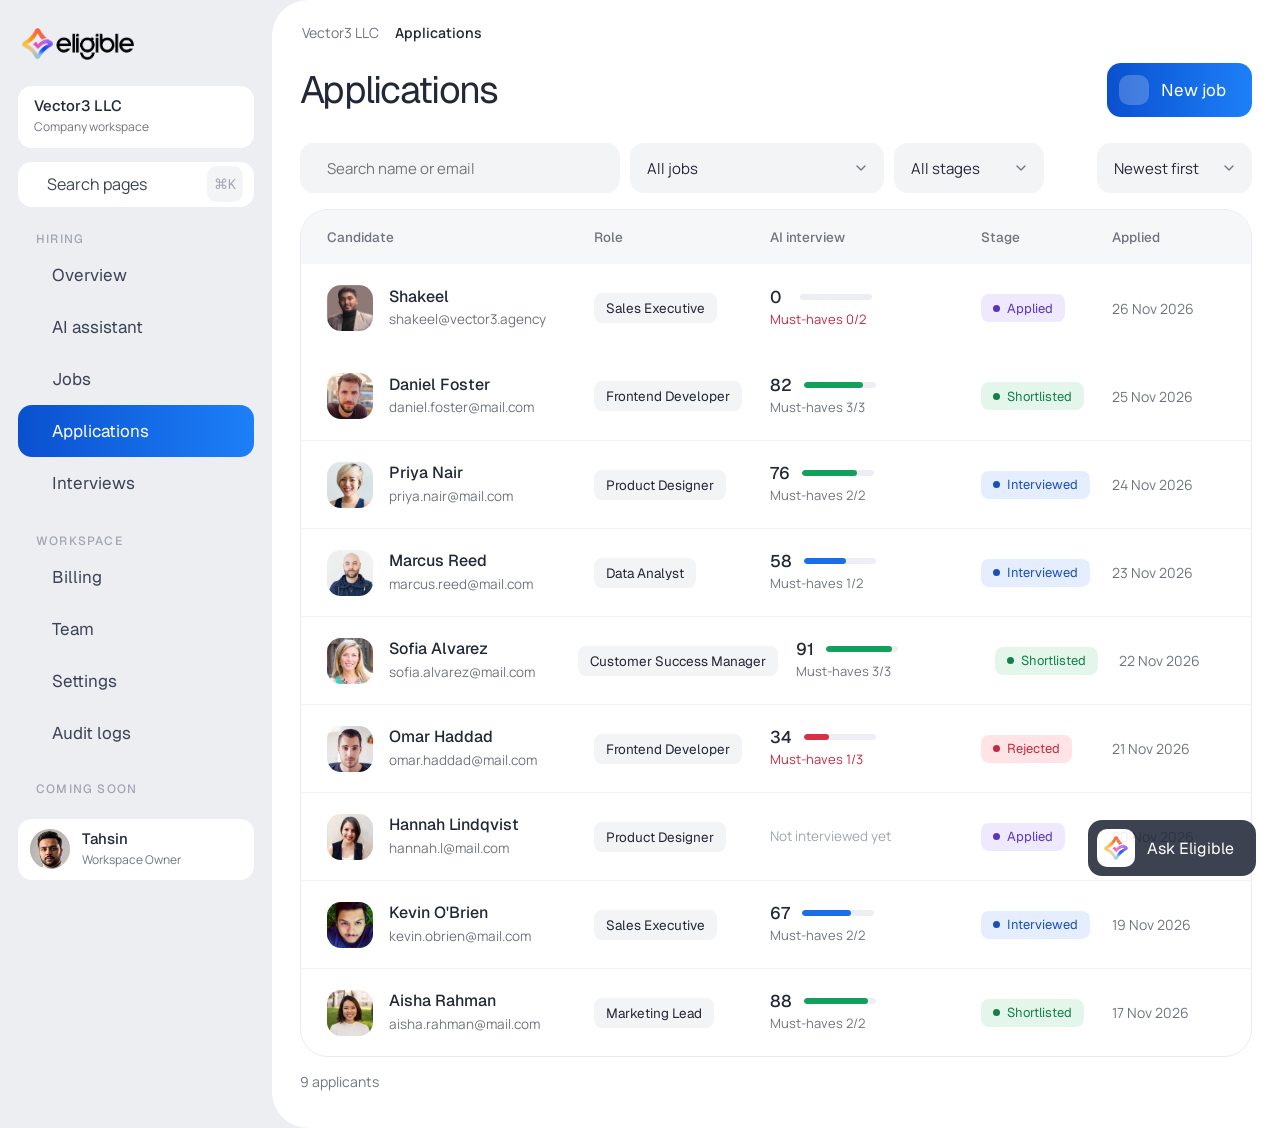
==== public/applications.html @ 018392af "Eligible workspace UI: pages, design system and Cloudflare config Co-Authored-By: Claude Sonnet 5.5 " ====
<!DOCTYPE html>
<html lang="en">
<head>
<meta charset="utf-8">
<meta name="viewport" content="width=device-width, initial-scale=1">
<title>Applications | Eligible</title>
<meta name="theme-color" content="#fff8f2">
<link rel="icon" type="image/png" href="eligible-icon.png">
<link rel="preconnect" href="https://fonts.googleapis.com">
<link rel="preconnect" href="https://fonts.gstatic.com" crossorigin>
<link href="https://fonts.googleapis.com/css2?family=Geist:wght@400;500;600&family=Geist+Mono:wght@400;500&family=Manrope:wght@400;500;600;700&display=swap" rel="stylesheet">
<link rel="stylesheet" href="https://cdn.hugeicons.com/font/hgi-stroke-rounded.css">
<link rel="stylesheet" href="app.css">
<link rel="stylesheet" href="pages.css">
</head>
<body>
<div class="app">
<aside class="side" id="side">
 <div class="brand"><a class="wm" href="overview.html" aria-label="Eligible home"><img src="eligible-logo.png" alt="Eligible" class="logo"></a>
  <a class="wmini" href="overview.html" aria-label="Eligible home"><img src="eligible-icon.png" alt=""></a>
  <button class="ib" aria-label="Collapse sidebar"><i class="hgi hgi-stroke hgi-sidebar-left ico"></i></button></div>
 <button class="ws" aria-label="Switch workspace"><span><b>Vector3 LLC</b><small>Company workspace</small></span><i class="hgi hgi-stroke hgi-unfold-more ico"></i></button>
 <button class="sbox" id="cmdk"><i class="hgi hgi-stroke hgi-search-01 ico"></i>Search pages<kbd>⌘K</kbd></button>
 <div><div class="grp">Hiring</div><nav>
  <a href="overview.html"><i class="hgi hgi-stroke hgi-home-01 ico"></i>Overview</a>
  <a href="assistant.html"><i class="hgi hgi-stroke hgi-sparkles ico"></i>AI assistant</a>
  <a href="jobs.html"><i class="hgi hgi-stroke hgi-briefcase-01 ico"></i>Jobs</a>
  <a href="applications.html" aria-current="page"><i class="hgi hgi-stroke hgi-user-multiple ico"></i>Applications</a>
  <a href="interviews.html"><i class="hgi hgi-stroke hgi-video-01 ico"></i>Interviews</a></nav></div>
 <div><div class="grp">Workspace</div><nav>
  <a href="#"><i class="hgi hgi-stroke hgi-credit-card ico"></i>Billing</a>
  <a href="#"><i class="hgi hgi-stroke hgi-user-group ico"></i>Team</a>
  <a href="settings.html"><i class="hgi hgi-stroke hgi-setting-07 ico"></i>Settings</a>
  <a href="#"><i class="hgi hgi-stroke hgi-audit-01 ico"></i>Audit logs</a></nav></div>
 <button class="soon" id="soon">COMING SOON <i class="hgi hgi-stroke hgi-arrow-right-01 ico" style="font-size:15px;"></i></button>
 <div class="me"><span class="av"><img src="tahsin3.jpg" alt="Tahsin"></span><span><b>Tahsin</b><small>Workspace Owner</small></span><button class="ib" aria-label="Sign out"><i class="hgi hgi-stroke hgi-logout-01 ico"></i></button></div>
</aside>


<main class="main">
 <div class="crumbs" aria-label="Breadcrumb"><span>Vector3 LLC</span><i class="hgi hgi-stroke hgi-arrow-right-01 ico" style="font-size:14px"></i><b>Applications</b></div>
 <div class="hd">
  <button class="back mob" id="menu" aria-label="Menu"><i class="hgi hgi-stroke hgi-menu-01 ico"></i></button>
  <div class="t"><div><h1>Applications</h1></div></div>
  <div class="sp"></div>
  <button class="pbtn" data-newjob><span class="pl"><i class="hgi hgi-stroke hgi-plus-sign ico" style="font-size:18px"></i></span>New job</button>
 </div>
 <div class="pg">

  <div class="filters2">
   <label class="field"><i class="hgi hgi-stroke hgi-search-01 ico" style="font-size:19px"></i><span class="sr">Search name or email</span><input id="q" type="search" placeholder="Search name or email" autocomplete="off"></label>
   <select class="sel" id="fj" aria-label="Job"><option value="">All jobs</option><option>Sales Executive</option><option>Product Designer</option><option>Frontend Developer</option><option>Customer Success Manager</option><option>Marketing Lead</option><option>Data Analyst</option></select>
   <select class="sel" id="fs" aria-label="Stage"><option value="">All stages</option><option>Applied</option><option>Interviewed</option><option>Shortlisted</option><option>Rejected</option></select>
   <span class="sp"></span>
   <select class="sel" id="so" aria-label="Sort"><option value="new">Newest first</option><option value="old">Oldest first</option><option value="score">Highest score</option></select>
  </div>
  <div class="tbl" style="--cols:2.2fr 1.4fr 1.7fr 1fr 1fr">
   <div class="t-head"><span>Candidate</span><span>Role</span><span>AI interview</span><span>Stage</span><span>Applied</span></div>
   <div id="rows"></div>
  </div>
  <p class="cnt" id="cnt"></p>
 </div>
</main>
</div>
<button class="fab" id="fab" aria-label="Ask Eligible"><span class="fi"><img src="eligible-icon.png" alt=""></span>Ask Eligible</button>
<div class="toast" id="toast" role="status"></div>
<script>
const $=s=>document.querySelector(s),$$=s=>[...document.querySelectorAll(s)];
function toast(m){let t=$("#toast");if(!t){t=document.createElement("div");t.id="toast";t.className="toast";document.body.appendChild(t)}t.textContent=m;t.classList.add("show");clearTimeout(t._t);t._t=setTimeout(()=>t.classList.remove("show"),2400)}
$$("[data-newjob]").forEach(b=>b.onclick=()=>toast("The new job flow isn't built yet"));
const esc=s=>String(s).replace(/[&<>"]/g,c=>({"&":"&amp;","<":"&lt;",">":"&gt;",'"':"&quot;"}[c]));
</script>
<script>
const A=[
 {n:"Shakeel",e:"shakeel@vector3.agency",r:"Sales Executive",s:0,m:"0/2",st:"Applied",d:"26 Nov 2026",ts:20261126,p:"candidate.png",real:1},
 {n:"Daniel Foster",e:"daniel.foster@mail.com",r:"Frontend Developer",s:82,m:"3/3",st:"Shortlisted",d:"25 Nov 2026",ts:20261125,p:"people/men-32.jpg"},
 {n:"Priya Nair",e:"priya.nair@mail.com",r:"Product Designer",s:76,m:"2/2",st:"Interviewed",d:"24 Nov 2026",ts:20261124,p:"people/women-44.jpg"},
 {n:"Marcus Reed",e:"marcus.reed@mail.com",r:"Data Analyst",s:58,m:"1/2",st:"Interviewed",d:"23 Nov 2026",ts:20261123,p:"people/men-75.jpg"},
 {n:"Sofia Alvarez",e:"sofia.alvarez@mail.com",r:"Customer Success Manager",s:91,m:"3/3",st:"Shortlisted",d:"22 Nov 2026",ts:20261122,p:"people/women-65.jpg"},
 {n:"Omar Haddad",e:"omar.haddad@mail.com",r:"Frontend Developer",s:34,m:"1/3",st:"Rejected",d:"21 Nov 2026",ts:20261121,p:"people/men-46.jpg"},
 {n:"Hannah Lindqvist",e:"hannah.l@mail.com",r:"Product Designer",s:null,m:"",st:"Applied",d:"20 Nov 2026",ts:20261120,p:"people/women-26.jpg"},
 {n:"Kevin O'Brien",e:"kevin.obrien@mail.com",r:"Sales Executive",s:67,m:"2/2",st:"Interviewed",d:"19 Nov 2026",ts:20261119,p:"people/men-12.jpg"},
 {n:"Aisha Rahman",e:"aisha.rahman@mail.com",r:"Marketing Lead",s:88,m:"2/2",st:"Shortlisted",d:"17 Nov 2026",ts:20261117,p:"people/women-90.jpg"}
];
const SC={Applied:"applied",Interviewed:"fin",Shortlisted:"open",Rejected:"red"};
const col=s=>s>=70?"#12a05a":s>=40?"#1b6ee8":"#d6304a";
function draw(){
 const q=$("#q").value.trim().toLowerCase(),j=$("#fj").value,s=$("#fs").value,o=$("#so").value;
 let L=A.filter(a=>(!q||(a.n+" "+a.e).toLowerCase().includes(q))&&(!j||a.r===j)&&(!s||a.st===s));
 L.sort((a,b)=>o==="old"?a.ts-b.ts:o==="score"?(b.s??-1)-(a.s??-1):b.ts-a.ts);
 $("#rows").innerHTML=L.length?L.map(a=>{
  const inner=`<div class="who"><img src="${a.p}" alt="${esc(a.n)}"><div><b>${esc(a.n)}</b><small>${esc(a.e)}</small></div></div><span><span class="role-chip">${esc(a.r)}</span></span>
  <div>${a.s===null?`<small style="color:var(--faint);font-size:13.5px">Not interviewed yet</small>`:`<div class="scorecell"><b>${a.s}</b><span class="sbar"><i style="width:${a.s}%;background:${col(a.s)}"></i></span></div><small class="${a.s<40?"sub-red":""}" style="font-size:13px;color:${a.s<40?"":"var(--mute)"}">Must-haves ${a.m}</small>`}</div>
  <span><span class="st ${SC[a.st]}"><i></i>${a.st}</span></span><small style="color:var(--mute);font-size:14px">${a.d}</small>`;
  return a.real?`<a class="t-row" href="index.html">${inner}</a>`:`<div class="t-row hov" data-demo="${esc(a.n)}" tabindex="0" role="button">${inner}</div>`}).join(""):`<div class="t-empty">No applicants match these filters.</div>`;
 $("#cnt").textContent=L.length+" applicant"+(L.length===1?"":"s");
}
$("#rows").addEventListener("click",e=>{const r=e.target.closest("[data-demo]");if(r)toast(r.dataset.demo+"'s interview isn't part of this demo")});
["#q","#fj","#fs","#so"].forEach(s=>$(s).addEventListener("input",draw));
draw();
</script>
<script src="shell.js"></script>
<script src="chat.js"></script>
</body>
</html>
---- public/app.css ----
:root{
  --ink:#232838; --ink2:#3d4356; --mute:#6f7480; --faint:#a1a6b2;
  --line:#e9ebf0; --bg:#eceef2; --pill:#f3f4f6; --lite:#eaf0fc;
  --blue:#0b5ad9; --blue2:#1b7cf5; --chipb:#e4eeff;
  --green-bg:#bff0cf; --orange-bg:#ffc9a8; --pink:#f3a6f0; --red:#e5484d; --red-bg:#ffe3e5; --amber:#b86a06; --amber-bg:#fff0d6; --green:#12a05a;
  --body:'Manrope',system-ui,sans-serif; --head:'Geist','Manrope',sans-serif; --mono:'Geist Mono',ui-monospace,monospace;
  --grad:linear-gradient(90deg,#0a50cf,#1d80f8);
}
*{box-sizing:border-box;margin:0;padding:0}
body{background:var(--bg);color:var(--ink);font:400 15px/1.5 var(--body);-webkit-font-smoothing:antialiased;min-height:100vh}
svg{flex:none;display:block} button{font:inherit;color:inherit;background:none;border:0;cursor:pointer;text-align:inherit} a{color:inherit;text-decoration:none}
:focus-visible{outline:2px solid var(--blue2);outline-offset:2px;border-radius:14px}
.ico{width:20px;height:20px;stroke:currentColor;fill:none;stroke-width:1.6;stroke-linecap:round;stroke-linejoin:round}
.sr{position:absolute;width:1px;height:1px;overflow:hidden;clip:rect(0 0 0 0)}
.sp{flex:1} [hidden]{display:none!important}

/* shell: full-bleed, no outer gaps, no divider lines */
.app{display:grid;grid-template-columns:272px minmax(0,1fr);min-height:100vh}
.side{position:sticky;top:0;height:100vh;padding:24px 18px 20px;display:flex;flex-direction:column;gap:14px;overflow:auto}
.brand{display:flex;align-items:center;justify-content:space-between;padding:0 4px 6px}
.wm{display:flex;align-items:center;gap:9px;font:500 24px var(--head);letter-spacing:-.04em}
.ib{width:40px;height:40px;border-radius:50%;display:grid;place-items:center;color:var(--ink2);flex:none}.ib:hover{background:#e2e4e9}
.ws{display:flex;gap:11px;align-items:center;padding:9px 11px;border-radius:99px;background:#fff;width:100%}
.ws .av{width:36px;height:36px;border-radius:50%;background:var(--grad);color:#fff;display:grid;place-items:center;font:500 14px var(--head)}
.ws b{display:block;font:500 15px var(--head)} .ws small{color:var(--mute);font-size:12px}
.ws .ico{margin-left:auto;width:16px;color:var(--faint)}
.sbox{display:flex;align-items:center;gap:11px;height:56px;padding:0 11px 0 18px;border-radius:99px;background:#fff;color:var(--ink2);width:100%;font-size:16px}
.sbox kbd{margin-left:auto;width:36px;height:36px;border-radius:50%;background:var(--pill);display:grid;place-items:center;font:400 14px var(--mono);color:var(--faint)}
.grp{font:500 12px var(--head);letter-spacing:.1em;text-transform:uppercase;color:var(--faint);padding:10px 18px 2px}
nav a{display:flex;align-items:center;gap:14px;height:52px;padding:0 20px;border-radius:99px;font:400 17px var(--head);color:var(--ink2)}
nav a .ico{color:var(--ink2)} nav a:hover{background:#e2e4e9}
nav a[aria-current=page]{background:var(--grad);color:#fff}nav a[aria-current=page] .ico{color:#fff}
.soon{display:flex;justify-content:space-between;align-items:center;padding:8px 18px;font:500 12px var(--head);letter-spacing:.1em;color:var(--faint);width:100%;border-radius:99px}.soon:hover{background:#e2e4e9}
.me{margin-top:auto;display:flex;align-items:center;gap:12px;padding:10px 12px;border-radius:99px;background:#fff}
.me .av{width:40px;height:40px;border-radius:50%;background:linear-gradient(135deg,#cfe0ff,#f3c6f0);display:grid;place-items:center;font:500 15px var(--head)}
.me b{display:block;font:500 15px var(--head)} .me small{font-size:12px;color:var(--mute)}.me .ib{margin-left:auto}

.main{background:#fff;border-radius:36px 0 0 36px;padding:22px 28px 36px;min-width:0;margin-top:0}
.hd{display:flex;align-items:center;gap:14px;margin-bottom:22px;flex-wrap:wrap}
.hd .t{display:flex;gap:16px;align-items:center;min-width:0}
.back{width:52px;height:52px;border-radius:50%;background:#fff;border:1px solid var(--line);display:grid;place-items:center;flex:none}
.back:hover{background:var(--pill)}
.hd h1{font:400 38px/1.05 var(--head);letter-spacing:-.045em;display:flex;align-items:center;gap:14px;flex-wrap:wrap}
.hd p{color:var(--mute);font-size:16px;margin-top:3px}
.crumbs{display:flex;gap:9px;color:var(--mute);font-size:13.5px;margin-bottom:6px;align-items:center}.crumbs b{color:var(--ink);font-weight:600}
.chip{display:inline-flex;align-items:center;gap:7px;height:32px;padding:0 14px;border-radius:99px;font:400 14px var(--head);white-space:nowrap}
.chip.done{background:var(--chipb);color:var(--blue)}.chip.done i{width:7px;height:7px;border-radius:50%;background:var(--blue)}
.pbtn{display:inline-flex;align-items:center;gap:12px;height:54px;padding:0 26px 0 12px;border-radius:99px;background:var(--grad);color:#fff;font:400 17px var(--head);white-space:nowrap}
.pbtn .pl{width:30px;height:30px;border-radius:50%;background:rgba(255,255,255,.22);display:grid;place-items:center}
.pbtn:hover{filter:brightness(1.07)}
.gbtn{display:inline-flex;align-items:center;gap:10px;height:54px;padding:0 22px;border-radius:99px;background:#fff;border:1px solid var(--line);font:400 16px var(--head);white-space:nowrap}
.gbtn:hover{background:var(--pill)}
.spark{width:16px;height:16px;background:linear-gradient(135deg,#8a5cf5,#1d80f8);clip-path:polygon(50% 0,100% 50%,50% 100%,0 50%)}

.work{display:grid;grid-template-columns:minmax(0,1.6fr) minmax(380px,1fr);gap:20px;align-items:start}
.col{display:grid;gap:20px;min-width:0}
.card{background:#fff;border:1px solid var(--line);border-radius:32px;padding:22px;min-width:0}
.ch{display:flex;align-items:center;gap:12px;margin-bottom:16px}
.ch h2{font:400 22px var(--head);letter-spacing:-.025em;display:flex;align-items:center;gap:12px}
.ch h2 .ico{width:24px;height:24px}
.vl{display:inline-flex;align-items:center;gap:7px;font:400 14.5px var(--head);padding:8px 14px;border-radius:99px;color:var(--ink2);background:var(--pill)}.vl:hover{background:#e7e9ee}

/* recording */
.vid{position:relative;border-radius:26px;overflow:hidden;aspect-ratio:16/9;background:radial-gradient(120% 140% at 30% 0%,#4a5478,#252b44 55%,#161b2e);color:#fff}
.vid .big{position:absolute;left:50%;top:46%;transform:translate(-50%,-50%);width:84px;height:84px;border-radius:50%;background:#fff;display:grid;place-items:center}
.vid .big .ico{fill:var(--ink);stroke:var(--ink);width:30px;height:30px;margin-left:3px}
.vid .now{position:absolute;left:16px;top:16px;padding:6px 16px;border-radius:99px;background:rgba(255,255,255,.16);backdrop-filter:blur(8px);font:400 14px var(--head)}
.vctl{position:absolute;left:14px;right:14px;bottom:12px;display:flex;align-items:center;gap:6px;padding:5px 10px;border-radius:99px;background:rgba(0,0,0,.5);backdrop-filter:blur(8px)}
.vctl .ib{color:#fff;width:36px;height:36px}.vctl .ib:hover{background:rgba(255,255,255,.18)}
.time{font:400 13px var(--mono);min-width:88px}
.seek{flex:1;height:24px;display:flex;align-items:center;cursor:pointer;touch-action:none}
.tr{width:100%;height:5px;border-radius:9px;background:rgba(255,255,255,.3);position:relative}
.fill{position:absolute;inset:0 auto 0 0;background:#fff;border-radius:9px;width:0}
.th{position:absolute;top:50%;width:13px;height:13px;border-radius:50%;background:#fff;transform:translate(-50%,-50%);outline:4px solid rgba(255,255,255,.25)}
.mk{position:absolute;top:-3px;width:3px;height:11px;background:#fff;opacity:.6;border-radius:2px}
.sbtn{font:400 13px var(--mono);height:30px;padding:0 10px;border-radius:99px;color:#fff}.sbtn:hover{background:rgba(255,255,255,.18)}
.spd{position:relative}
.pop{position:absolute;bottom:44px;right:0;background:#fff;color:var(--ink);border:1px solid var(--line);border-radius:18px;padding:6px;min-width:130px;display:none;z-index:5}.pop.open{display:block}
.pop button{display:block;width:100%;padding:9px 13px;border-radius:12px;font-size:14px}.pop button:hover,.pop button[aria-checked=true]{background:var(--pill)}
.qchips{display:flex;gap:8px;margin-top:14px;overflow:auto;padding-bottom:2px}
.qchip{flex:none;height:42px;padding:0 16px;border-radius:99px;background:var(--pill);font:400 15px var(--head);display:inline-flex;align-items:center;gap:8px;color:var(--ink2)}
.qchip i{width:8px;height:8px;border-radius:50%;background:#c9cdd8}
.qchip.m i{background:var(--red)}
.qchip:hover{background:#e7e9ee}
.qchip[aria-pressed=true]{background:#1b6ee8;color:#fff}
.qchip[aria-pressed=true] i{background:#fff}

/* summary */
.aichip{display:inline-flex;align-items:center;gap:9px;height:44px;padding:0 18px;border-radius:99px;background:var(--chipb);color:var(--blue);font:400 16px var(--head)}
.aichip .ico{width:19px}
.sum p{font-size:16px;line-height:1.75;color:var(--ink2);margin-top:14px}
.sc{display:grid;grid-template-columns:1fr 1fr;gap:14px;margin-top:18px}
.box{border-radius:26px;padding:18px 20px}.box.g{background:#eaf9ef}.box.a{background:#fff4e3}
.box h4{font:500 12.5px var(--head);letter-spacing:.1em;text-transform:uppercase;margin-bottom:12px}
.box.g h4,.box.g .ico{color:var(--green)}.box.a h4,.box.a .ico{color:var(--amber)}
.box ul{list-style:none;display:grid;gap:11px}.box li{display:flex;gap:10px;font-size:15px;line-height:1.45}.box li .ico{width:19px;margin-top:1px}
.sfoot{display:flex;align-items:center;gap:10px;margin-top:20px;padding-top:18px;border-top:1px dashed var(--line);flex-wrap:wrap}
.sfoot .meta{color:var(--mute);font-size:13.5px;flex:1;min-width:220px}
.btnw{display:inline-flex;align-items:center;gap:9px;height:48px;padding:0 20px;border-radius:99px;background:#fff;border:1px solid var(--line);font:400 15px var(--head);white-space:nowrap}.btnw:hover{background:var(--pill)}
.btnb{display:inline-flex;align-items:center;gap:10px;height:50px;padding:0 24px;border-radius:99px;background:var(--grad);color:#fff;font:400 16px var(--head);white-space:nowrap}.btnb:hover{filter:brightness(1.07)}

/* slider panel */
.rp{position:sticky;top:16px;height:calc(100vh - 32px);display:flex;flex-direction:column;padding:14px;border-radius:32px;overflow:hidden}
.segs{position:relative;display:grid;grid-template-columns:repeat(3,1fr);background:var(--pill);border-radius:99px;padding:5px;flex:none}
.segs .ind{position:absolute;top:5px;bottom:5px;left:5px;width:calc((100% - 10px)/3);background:#fff;border-radius:99px;border:1px solid var(--line);transition:transform .3s cubic-bezier(.4,0,.2,1)}
.segs button{position:relative;z-index:1;height:46px;border-radius:99px;font:400 15px var(--head);color:var(--mute);display:flex;align-items:center;justify-content:center;gap:8px;white-space:nowrap}
.segs button[aria-selected=true]{color:var(--ink)}
.segs .n{font:500 11.5px var(--head);background:var(--red-bg);color:var(--red);border-radius:99px;padding:0 8px;line-height:20px}
.view{flex:1;min-height:0;overflow:hidden;margin-top:12px;border-radius:20px;position:relative}
.track{display:flex;width:300%;height:100%;transition:transform .35s cubic-bezier(.4,0,.2,1)}
.slide{width:33.3333%;height:100%;overflow:auto;padding:4px 6px 12px}
.dots{display:flex;justify-content:center;gap:7px;padding-top:10px;flex:none}
.dots i{width:7px;height:7px;border-radius:99px;background:#d5d8e0;transition:.3s}.dots i.on{width:22px;background:var(--blue)}

.ph{display:flex;align-items:center;gap:10px;margin:6px 0 12px}
.ph h3{font:400 20px var(--head);letter-spacing:-.02em}.ph h3 small{font:400 14.5px var(--body);color:var(--mute);margin-left:6px}

/* score slide */
.sbig{display:flex;align-items:center;gap:18px;padding:6px 2px 16px}
.sbig .n{font:400 76px/1 var(--head);letter-spacing:-.06em}
.sbig .n small{font-size:18px;color:var(--mute);letter-spacing:0;margin-left:6px}
.rec{display:inline-flex;align-items:center;gap:8px;height:38px;padding:0 16px;border-radius:99px;background:var(--red-bg);color:var(--red);font:400 14.5px var(--head)}
.sbig .m{color:var(--mute);font-size:13px;margin-top:8px;line-height:1.45}
.rows{display:grid;gap:10px}
.prow{display:grid;grid-template-columns:46px 1fr auto;gap:12px;align-items:center;padding:9px 18px 9px 9px;border-radius:99px;background:var(--pill)}
.prow .av{width:46px;height:46px;border-radius:50%;display:grid;place-items:center;color:#fff;font:500 14px var(--head)}
.prow b{display:block;font:400 16px var(--head);line-height:1.2}
.prow .bar{height:5px;border-radius:9px;background:#e1e4ea;margin-top:7px;overflow:hidden}.prow .bar i{display:block;height:100%;border-radius:9px}
.prow .v{font:400 24px var(--head);letter-spacing:-.04em;white-space:nowrap}.prow .v small{font-size:14px;color:var(--mute);letter-spacing:0}
.prow.red{background:var(--red-bg);color:var(--red)}
.flagrow{display:flex;align-items:center;gap:12px;margin-top:12px;padding:12px 12px 12px 14px;border-radius:26px;background:#fff8ec;border:1px solid #f6dfb5}
.flagrow .ic{width:42px;height:42px;border-radius:50%;background:#ffe6bf;color:var(--amber);display:grid;place-items:center}
.flagrow b{display:block;font:400 16px var(--head)}.flagrow span{color:var(--mute);font-size:13.5px}
.filters{display:flex;gap:8px;margin-bottom:6px;flex-wrap:wrap}
.fl{height:34px;padding:0 14px;border-radius:99px;background:var(--pill);font:400 13.5px var(--head);color:var(--mute)}.fl[aria-pressed=true]{background:var(--ink);color:#fff}
.arow{display:grid;grid-template-columns:5px minmax(0,1fr) auto;gap:14px;align-items:center;padding:15px 0;border-bottom:1px dashed var(--line)}
.arow:last-child{border-bottom:0}
.arow .bar2{align-self:stretch;border-radius:9px;min-height:40px}
.arow h4{font:400 15.5px/1.35 var(--head)}
.arow .qn{color:var(--mute);font:400 12.5px var(--mono);margin-right:6px}
.tags{display:flex;gap:6px;flex-wrap:wrap;margin-top:8px;align-items:center}
.tag{height:25px;display:inline-flex;align-items:center;padding:0 11px;border-radius:99px;font:400 12.5px var(--head)}
.t-must{background:var(--red-bg);color:var(--red)}.t-part{background:var(--chipb);color:var(--blue)}.t-na{background:#e9ebf0;color:var(--mute)}.t-nice{background:#f3e3ff;color:#8b3fd1}
.frac{font:400 12.5px var(--mono);color:var(--mute)}
.arow .rt{display:flex;align-items:center;gap:10px}
.pts{font:400 19px var(--head);letter-spacing:-.03em;color:var(--green);min-width:40px;text-align:right}.pts.z{color:var(--faint)}
.pl2{width:42px;height:42px;border-radius:50%;background:var(--pill);display:grid;place-items:center}.pl2:hover{background:var(--ink);color:#fff}.pl2.off{visibility:hidden}

/* must-haves slide */
.nums{display:grid;grid-template-columns:1fr 1fr;gap:12px}
.nums>div{background:var(--pill);border-radius:24px;padding:14px 18px}
.nums .l{color:var(--mute);font-size:13.5px}.nums .v{font:400 34px/1.15 var(--head);letter-spacing:-.04em}
.seg{display:flex;height:16px;border-radius:4px;overflow:hidden;margin:14px 0}.seg i{display:block;height:100%}
.mdesc{color:var(--mute);font-size:14px;margin-bottom:12px}
.mh{margin-top:12px;padding:16px 18px;border-radius:26px;background:#fff6f6;border:1px solid #ffd9dc}
.mh .r{display:flex;gap:9px;align-items:center;flex-wrap:wrap}.mh .r .ico{color:var(--red)}
.mh b{font:400 17px var(--head)}.mh .q{font-size:14.5px;margin-top:8px}.mh .w{font-size:13.5px;color:var(--mute);margin-top:4px}
.mh .res{margin-top:8px}
.mh .pa{margin-top:12px;display:inline-flex;gap:8px;align-items:center;height:38px;padding:0 16px;border-radius:99px;background:var(--ink);color:#fff;font:400 13.5px var(--head)}.mh .pa:hover{background:var(--blue)}

/* transcript slide */
.tsearch{display:flex;align-items:center;gap:10px;height:50px;padding:0 16px;border-radius:99px;background:var(--pill);color:var(--mute);border:1px solid transparent}
.tsearch:focus-within{background:#fff;border-color:var(--blue2)}
.tsearch input{flex:1;border:0;outline:0;background:none;font:400 15px var(--body);color:var(--ink);min-width:0}
.tsearch small{font-size:12.5px;white-space:nowrap}
.thint{font-size:13px;color:var(--mute);padding:8px 6px 0}
.qh{position:sticky;top:-4px;z-index:2;background:rgba(255,255,255,.96);padding:12px 4px 6px;font:500 12px var(--head);letter-spacing:.1em;display:flex;gap:8px}
.qh span{font-weight:400;color:var(--mute);letter-spacing:0}
.act{width:100%;text-align:left;padding:14px 8px 16px;border-bottom:1px dashed var(--line);border-radius:16px;display:block}
.act:hover{background:#fafbfc}.act.active{background:var(--lite)}
.act .top{display:flex;align-items:center;gap:8px;margin-bottom:10px;flex-wrap:wrap}
.pillc{height:30px;padding:0 14px;border-radius:99px;display:inline-flex;align-items:center;font:400 14px var(--head)}
.pillc.ai{background:var(--green-bg)}.pillc.cd{background:#f6c5f2}
.act .tm{margin-left:auto;font:400 14.5px var(--head);color:var(--mute)}
.act p{font:400 16px/1.45 var(--head);letter-spacing:-.01em}
.codechip{background:var(--pill);border-radius:99px;padding:2px 12px;color:var(--ink2);font-size:12.5px}
.codechip.am{background:var(--amber-bg);color:var(--amber)}
mark{background:#ffe38a;color:inherit;border-radius:4px;padding:0 2px}
.empty{padding:36px;text-align:center;color:var(--mute)}
.nt{margin:8px 4px;padding:12px 14px;border-radius:18px;background:var(--pill);color:var(--mute);font-size:13.5px}

.dim{position:fixed;inset:0;background:rgba(12,14,20,.4);opacity:0;pointer-events:none;transition:.2s;z-index:40}.dim.open{opacity:1;pointer-events:auto}
.drawer{position:fixed;right:0;top:0;bottom:0;width:min(460px,100%);background:#fff;border-left:1px solid var(--line);border-radius:32px 0 0 32px;z-index:50;transform:translateX(105%);transition:.3s;padding:28px;overflow:auto}.drawer.open{transform:none}
.drawer h2{font:400 28px var(--head);letter-spacing:-.04em;margin-bottom:6px}.drawer>p{color:var(--mute);margin-bottom:18px}
.item{display:flex;gap:12px;padding:16px 18px;border-radius:26px;background:var(--pill);margin-bottom:10px}.item .ico{color:var(--amber);margin-top:2px}.item b{font:400 16.5px var(--head)}.item div div{color:var(--mute);font-size:14px}
.toast{position:fixed;left:50%;bottom:28px;transform:translate(-50%,20px);background:var(--ink);color:#fff;padding:13px 22px;border-radius:99px;font:400 14.5px var(--head);opacity:0;pointer-events:none;transition:.25s;z-index:60}.toast.show{opacity:1;transform:translate(-50%,0)}
.mob{display:none}

@media(max-width:1180px){.work{grid-template-columns:1fr}.rp{position:static;height:700px}}
@media(max-width:900px){
 .app{grid-template-columns:1fr}
 .side{position:fixed;z-index:45;left:0;top:0;bottom:0;width:290px;background:var(--bg);transform:translateX(-105%);transition:.3s}.side.open{transform:none}
 .mob{display:grid}.main{border-radius:0;padding:16px 14px 28px}.hd h1{font-size:30px}.sc{grid-template-columns:1fr}
 .lbl{display:none}.pbtn,.gbtn{height:48px}.sbig .n{font-size:60px}.segs button{font-size:14px}
}

/* Hugeicons */
.subrow{display:flex;align-items:center;gap:12px;flex-wrap:wrap}
.subrow .chip{height:28px;font-size:13px}
.crumbs{display:flex;gap:8px;align-items:center;color:var(--mute);font-size:14px;margin:0 0 20px 2px}
.crumbs b{color:var(--ink);font-weight:600}
.hd{margin-bottom:26px;gap:20px}
.hd .t{gap:20px;align-items:center}
.hd .t>div{display:flex;flex-direction:column;gap:6px}
.hd h1{font-size:36px;gap:16px;line-height:1.1}
.hd p{margin:0;font-size:16px}
.back{width:56px;height:56px}
.vid .big{color:var(--ink)}.vid .big i.ico{font-size:32px;margin-left:3px}
.hd .back i.ico,.ib i.ico{display:block}
i.ico{width:auto!important;height:auto!important;font-size:20px;line-height:1;display:inline-block;flex:none;font-style:normal}
.prow .av i.ico{font-size:23px}
.cta{display:inline-flex;align-items:center;gap:12px;height:54px;padding:0 8px 0 26px;border-radius:99px;background:var(--grad);color:#fff;font:400 17px var(--head);white-space:nowrap}
.cta .go{width:38px;height:38px;border-radius:50%;background:#fff;color:var(--blue);display:grid;place-items:center}
.cta:hover{filter:brightness(1.07)}.cta:hover .go{transform:translateX(2px)}
.cta .go{transition:transform .2s}
.flagrow{padding:14px 14px 14px 16px}
.fcta{display:inline-flex;align-items:center;gap:10px;height:48px;padding:0 6px 0 18px;border-radius:99px;background:#fff;border:1px solid #f0c987;color:#7a4a05;font:400 15px var(--head);white-space:nowrap;transition:background .2s,border-color .2s}
.fcta .go{width:34px;height:34px;border-radius:50%;background:var(--amber);color:#fff;display:grid;place-items:center;transition:transform .2s}
.fcta:hover{background:#fff3dc;border-color:var(--amber)}.fcta:hover .go{transform:translateX(2px)}
@media(max-width:560px){.flagrow{flex-wrap:wrap}.fcta{width:100%;justify-content:space-between}}

/* button shape: 14px corners, 10px inner icon tile */
.pbtn,.gbtn,.cta,.fcta,.btnb,.btnw,.vl,.pa,.fl,.qchip,.sbox,.ws,.me,.soon,nav a{border-radius:14px}
.cta .go,.fcta .go,.pbtn .pl{border-radius:10px}
.cta .go{background:#0d1020;color:#fff}
.back{border-radius:16px}
.segs,.segs .ind,.segs button,.tsearch{border-radius:14px}
.segs .ind{border-radius:11px}.segs button{border-radius:11px}
.sbox kbd{border-radius:10px}
.ib{border-radius:12px}
.vctl,.sbtn{border-radius:14px}.vctl .ib{border-radius:10px}
.pl2{border-radius:12px}
.prow{border-radius:20px}.prow .av{border-radius:14px}


.sbig{display:flex;align-items:baseline;justify-content:space-between;gap:16px;padding:4px 6px 12px}
.sbig .n{display:flex;align-items:baseline;gap:8px}
.sbig .m{font:400 15px var(--head);color:var(--mute)}
.recbar{display:flex;align-items:center;gap:10px;height:50px;padding:0 18px;margin-bottom:16px;border-radius:14px;background:var(--red-bg);color:var(--red);font:400 15.5px var(--head)}
.recbar b{font-weight:500}
.wm{display:block;min-width:0}
.logo{display:block;width:112px;max-width:100%;height:auto}
.brand{padding:0 4px 8px;gap:8px}
.askicon{width:24px;height:24px;object-fit:contain;display:block;flex:none}
.tag{border-radius:8px;padding:0 10px}

.mcard{margin-top:12px;padding:18px;border:1px solid var(--line);border-radius:22px;background:#fff;position:relative;overflow:hidden}
.mcard::before{content:"";position:absolute;left:0;top:18px;bottom:18px;width:4px;border-radius:0 4px 4px 0;background:var(--red)}
.mc-h{display:flex;align-items:center;gap:12px}
.mc-q{width:44px;height:44px;border-radius:14px;background:var(--red-bg);color:var(--red);display:grid;place-items:center;font:500 15px var(--head);flex:none}
.mc-t{flex:1;min-width:0}.mc-t b{display:block;font:500 17px/1.25 var(--head);letter-spacing:-.015em}
.mc-s{font-size:13px;color:var(--mute)}
.mc-score{display:flex;align-items:center;gap:10px;margin:16px 0 14px;flex-wrap:wrap}
.meter{display:flex;gap:4px}.meter i{width:26px;height:8px;border-radius:4px;background:#e7e9ee}.meter i.on{background:var(--red)}
.mc-block{padding:14px 16px;border-radius:16px;background:var(--pill)}
.mc-block small{font:500 11.5px var(--head);letter-spacing:.1em;text-transform:uppercase;color:var(--mute)}
.mc-block p{font:400 15.5px/1.5 var(--head);margin-top:4px}
.mc-why{display:flex;gap:10px;margin-top:10px;padding:12px 14px;border-radius:16px;background:#fff8ec;color:#7a4a05}
.mc-why i{color:var(--amber);margin-top:1px}.mc-why p{font-size:14px;line-height:1.5}
.mc-f{display:flex;align-items:center;justify-content:space-between;gap:10px;margin-top:14px;flex-wrap:wrap}
.mcard .pa{margin:0;display:inline-flex;align-items:center;gap:10px;height:46px;padding:0 18px 0 6px;border-radius:14px;background:var(--ink);color:#fff;font:400 14.5px var(--head)}
.mcard .pa .pt{width:34px;height:34px;border-radius:10px;background:#fff;color:var(--ink);display:grid;place-items:center}
.mcard .pa:hover{background:var(--blue)}
.mc-time{font:400 13px var(--mono);color:var(--mute)}

/* custom scrollbars */
*{scrollbar-width:thin;scrollbar-color:#d3d7e0 transparent}
.slide::-webkit-scrollbar,.drawer::-webkit-scrollbar,.qchips::-webkit-scrollbar,.side::-webkit-scrollbar{width:8px;height:8px}
.slide::-webkit-scrollbar-track,.drawer::-webkit-scrollbar-track,.qchips::-webkit-scrollbar-track{background:transparent;margin:10px 0}
.slide::-webkit-scrollbar-thumb,.drawer::-webkit-scrollbar-thumb,.qchips::-webkit-scrollbar-thumb,.side::-webkit-scrollbar-thumb{background:#d3d7e0;border-radius:99px;border:2px solid #fff;background-clip:padding-box}
.slide::-webkit-scrollbar-thumb:hover,.drawer::-webkit-scrollbar-thumb:hover{background:#aeb4c2;background-clip:padding-box;border:2px solid #fff}

/* transcript redesign */
.qh{display:flex;align-items:center;gap:10px;padding:18px 4px 6px;font:500 12px var(--head);letter-spacing:.1em;text-transform:uppercase;color:var(--mute);background:rgba(255,255,255,.95)}
.qh b{font-weight:500}.qh::after{content:"";flex:1;height:1px;background:var(--line)}
.qh span{order:3;font:400 12.5px var(--mono);letter-spacing:0;text-transform:none;background:var(--pill);padding:2px 9px;border-radius:8px}
.msg{display:flex;gap:10px;align-items:flex-start;width:100%;margin:8px 0;padding:0;border-radius:20px;text-align:left}
.msg.c{flex-direction:row-reverse}
.mav{width:38px;height:38px;border-radius:12px;background:var(--pill);color:var(--ink2);display:grid;place-items:center;flex:none;margin-top:2px}
.msg.i .mav{background:#d8f6e2;color:var(--green)}
.msg.c .mav{background:var(--chipb);color:var(--blue)}
.mbody{display:flex;flex-direction:column;gap:6px;min-width:0;max-width:calc(100% - 52px)}
.msg.c .mbody{align-items:flex-end}
.mmeta{display:flex;align-items:center;gap:7px;flex-wrap:wrap;font-size:13px}
.msg.c .mmeta{justify-content:flex-end}
.mmeta b{font:500 14.5px var(--head)}
.kind{background:var(--pill);color:var(--mute);border-radius:8px;padding:1px 9px;font:400 12px var(--head)}
.intr{display:inline-flex;align-items:center;gap:5px;background:var(--amber-bg);color:var(--amber);border-radius:8px;padding:1px 9px;font:400 12px var(--head)}
.tm{display:inline-flex;align-items:center;gap:5px;font:400 12px var(--mono);color:var(--blue);padding:1px 8px;border-radius:8px;background:var(--chipb)}
.bub{display:block;padding:13px 16px;border-radius:6px 20px 20px 20px;background:var(--pill)}
.msg.c .bub{border-radius:20px 6px 20px 20px;background:#eef4ff}
.bub p{font:400 15.5px/1.55 var(--head);letter-spacing:-.005em;color:var(--ink)}
.msg:hover .bub{background:#e9ecf1}.msg.c:hover .bub{background:#e3edff}
.msg.active .bub{outline:2px solid var(--blue2);outline-offset:0}
.seemore{position:sticky;bottom:-12px;margin:-130px -6px 0;height:150px;display:flex;align-items:flex-end;justify-content:center;padding-bottom:14px;background:linear-gradient(to top,#fff 38%,rgba(255,255,255,.92) 55%,rgba(255,255,255,0));pointer-events:none}
.seemore button{pointer-events:auto;display:inline-flex;align-items:center;gap:10px;height:48px;padding:0 10px 0 20px;border-radius:14px;background:var(--ink);color:#fff;font:400 15px var(--head)}
.seemore button small{font:400 12.5px var(--head);color:rgba(255,255,255,.65)}
.seemore button i{width:30px;height:30px;border-radius:9px;background:#fff;color:var(--ink);display:grid;place-items:center}
.seemore button:hover{background:var(--blue)}.seemore button:hover i{color:var(--blue)}
.endnote{display:flex;align-items:center;justify-content:space-between;gap:12px;margin:16px 0 4px;padding:12px 14px;border-radius:16px;background:var(--pill);color:var(--mute);font-size:13.5px;flex-wrap:wrap}
.endnote button{display:inline-flex;align-items:center;gap:6px;height:36px;padding:0 14px;border-radius:12px;background:#fff;border:1px solid var(--line);color:var(--ink);font:400 13.5px var(--head)}
.mav{overflow:hidden;width:40px;height:40px;border-radius:14px}
.mav img{width:100%;height:100%;object-fit:cover;display:block}
.msg.i .mav{background:#fff;border:1px solid var(--line)}.msg.i .mav img{object-fit:contain;padding:7px}
.msg.c .mav{background:var(--pill)}
.mbody{max-width:calc(100% - 54px)}
.seemore{transition:opacity .2s}.seemore.off{opacity:0}.seemore.off button{pointer-events:none}
.seemore button{gap:12px;padding:0 10px 0 22px}
.view{position:relative}
.seemore{position:absolute!important;left:0;right:0;bottom:0;margin:0!important;height:150px!important;border-radius:0 0 20px 20px}
.slide::-webkit-scrollbar-thumb{background:transparent!important;border-color:transparent!important}
.slide:hover::-webkit-scrollbar-thumb,.slide:active::-webkit-scrollbar-thumb{background:#d3d7e0!important;background-clip:padding-box!important;border:2px solid #fff!important}
.slide{scrollbar-color:transparent transparent}.slide:hover{scrollbar-color:#d3d7e0 transparent}
.mcard::before{display:none!important}
.nums{margin-bottom:4px}

/* answers redesign */
#alist{display:grid;gap:10px;margin-top:10px}
.acard{padding:16px;border:1px solid var(--line);border-radius:22px;background:#fff;transition:border-color .2s,background .2s}
.acard:hover{border-color:#cfd5e3;background:#fcfcfd}
.ac-top{display:flex;gap:14px;align-items:flex-start}
.ac-n{width:44px;height:44px;border-radius:14px;background:var(--pill);color:var(--ink2);display:grid;place-items:center;font:500 14px var(--head);flex:none}
.acard.m .ac-n{background:var(--red-bg);color:var(--red)}
.acard.na .ac-n{background:#f0f1f4;color:var(--faint)}
.ac-main{min-width:0;flex:1}
.ac-main h4{font:500 16px/1.38 var(--head);letter-spacing:-.01em}
.acard.na .ac-main h4{color:var(--mute)}
.ac-main .tags{margin:8px 0 0}
.ac-bot{display:flex;align-items:center;gap:12px;margin-top:14px;padding-top:14px;border-top:1px dashed var(--line)}
.ac-score{display:flex;align-items:center;gap:10px}
.acard .meter i{width:22px;height:7px;border-radius:4px;background:#e7e9ee}
.acard .meter i.on{background:var(--blue2)}
.ac-pts{font:500 22px var(--head);letter-spacing:-.03em;color:var(--green)}
.ac-pts small{font:400 12.5px var(--head);color:var(--mute);margin-left:4px;letter-spacing:0}
.ac-pts.z{color:var(--faint)}
.acard .pl2{width:44px;height:44px;border-radius:14px;background:var(--ink);color:#fff;display:grid;place-items:center}
.acard .pl2:hover{background:var(--blue)}
.acard .pl2.off{display:none}
@media(min-width:1181px){.rp{height:calc(100vh - 140px)!important;min-height:520px;top:16px}}

/* score redesign: calm, single-colour */
.shero{border:1px solid var(--line);border-radius:22px;padding:20px 20px 6px;background:#fff}
.stop{display:flex;justify-content:space-between;align-items:flex-end;gap:16px;flex-wrap:wrap;padding-bottom:18px;border-bottom:1px solid var(--line)}
.slabel{font:400 13.5px var(--head);color:var(--mute)}
.snum{font:400 72px/1 var(--head);letter-spacing:-.06em;margin-top:4px}
.snum small{font:400 18px var(--head);color:var(--mute);letter-spacing:0;margin-left:8px}
.sverdict{display:flex;align-items:center;gap:10px;padding:10px 16px 10px 14px;border:1px solid var(--line);border-radius:14px}
.sverdict .dot{width:10px;height:10px;border-radius:50%;background:var(--red);box-shadow:0 0 0 4px var(--red-bg)}
.sverdict small{display:block;font:400 12px var(--head);color:var(--mute);line-height:1.2}
.sverdict b{font:500 16px var(--head);line-height:1.3}
.slist{display:grid}
.srow{display:grid;grid-template-columns:22px minmax(110px,1.1fr) minmax(70px,1.2fr) auto;gap:14px;align-items:center;padding:15px 0;border-bottom:1px solid var(--line2,#f1f2f5)}
.srow>.ico{font-size:20px;color:var(--mute)}
.sl b{display:block;font:400 15.5px var(--head);line-height:1.25}
.sl small{font-size:12.5px;color:var(--mute)}
.sb{height:6px;border-radius:9px;background:#eceef3;overflow:hidden}
.sb i{display:block;height:100%;border-radius:9px;background:var(--ink)}
.sb.x{background:transparent}
.sv{font:400 22px var(--head);letter-spacing:-.03em;text-align:right;white-space:nowrap}
.sv small{font:400 13px var(--head);color:var(--mute);margin-left:4px;letter-spacing:0}
.srow.neg .sv,.srow.neg>.ico{color:var(--red)}
.srow.neg{border-bottom:0}
.sflags{display:flex;align-items:center;gap:12px;padding:14px 0 14px;border-top:1px solid var(--line);flex-wrap:wrap}
.sflags>.ico{font-size:20px;color:var(--amber)}
.sflags p{flex:1;min-width:150px}.sflags p b{display:block;font:400 15.5px var(--head)}.sflags p span{font-size:13px;color:var(--mute)}
.sflags .fcta{background:#fff;border:1px solid var(--line);color:var(--ink);height:44px;padding:0 5px 0 16px;font-size:14.5px;border-radius:14px}
.sflags .fcta .go{background:var(--ink);width:32px;height:32px;border-radius:10px}
.sflags .fcta:hover{background:var(--pill);border-color:#cfd5e3}

/* per-question colours */
.qc1{--qb:#e4eeff;--qf:#1b6ee8}
.qc2{--qb:#efe9fd;--qf:#7a45d6}
.qc3{--qb:#fde4f6;--qf:#c2379d}
.qc4{--qb:#ffe9d6;--qf:#d9681a}
.qc5{--qb:#dcf6e5;--qf:#12a05a}
.qc6{--qb:#d9f3f6;--qf:#0e8a99}
.qc7{--qb:#fff0c9;--qf:#a96f00}
.acard .ac-n[class*="qc"],.acard.m .ac-n[class*="qc"],.acard.na .ac-n[class*="qc"]{background:var(--qb);color:var(--qf)}
.acard.na .ac-n[class*="qc"]{opacity:.7}

/* simple player bar */
.vctl{left:0!important;right:0!important;bottom:0!important;padding:28px 18px 10px!important;border-radius:0!important;background:linear-gradient(to top,rgba(0,0,0,.65),rgba(0,0,0,0))!important;backdrop-filter:none!important;flex-wrap:wrap;gap:2px 4px!important;align-items:center}
.vctl .seek{order:-1;flex:0 0 100%;height:16px}
.vctl .tr{height:4px;background:rgba(255,255,255,.35)}
.vctl .mk{display:none}
.vctl .th{width:12px;height:12px;outline:0;opacity:0;transition:opacity .15s}
.vctl:hover .th,.vctl .seek:focus-visible .th{opacity:1}
.vctl .time{flex:1;min-width:0;font:400 13px var(--mono);order:1}
.vctl #pp{order:0}.vctl .spd{order:2}.vctl #mute{order:3}.vctl #fs{order:4}
.vctl .ib{width:34px;height:34px;border-radius:10px}
.vctl .sbtn{border-radius:10px}
.verdict{display:inline-flex;align-items:center;gap:7px;height:30px;padding:0 12px;border-radius:8px;background:var(--red-bg);color:var(--red);font:400 13.5px var(--head);cursor:default;user-select:none;margin-bottom:6px}
.stop{align-items:flex-end}

/* score rows: aligned columns */
.srow{grid-template-columns:22px minmax(120px,170px) minmax(60px,1fr) 92px;gap:0 14px}
.srow>.ico,.sflags>.ico{width:22px;text-align:center}
.sv{width:92px;justify-self:end;display:flex;justify-content:flex-end;align-items:baseline;gap:5px}
.sv small{margin:0;min-width:34px;text-align:left}
.srow.neg .sv{justify-content:flex-end}
.sflags{gap:14px}
.sflags p{min-width:0}
.sl{min-width:0}
@media(max-width:520px){.srow{grid-template-columns:22px 1fr 84px}.srow .sb{grid-column:2/-1;grid-row:2}}
.vctl .time,.time{font-family:var(--head)!important;font-weight:400!important;font-size:13.5px!important;font-variant-numeric:tabular-nums;color:rgba(255,255,255,.88);letter-spacing:0}
.sact{display:flex;align-items:center;gap:6px;flex-wrap:wrap;margin-top:4px;padding:12px 0 14px;border-top:1px solid var(--line)}
.smeta{font-size:12.5px;color:var(--mute);line-height:1.4;max-width:260px}
.tbtn{display:inline-flex;align-items:center;gap:7px;height:38px;padding:0 12px;border-radius:12px;font:400 14px var(--head);color:var(--ink2)}
.tbtn:hover{background:var(--pill);color:var(--ink)}
.mc-q[class*="qc"]{background:var(--qb);color:var(--qf)}
.qh[class*="qc"] b{color:var(--qf)}
.qh[class*="qc"] span{background:var(--qb);color:var(--qf)}
.vid .now{background:rgba(255,255,255,.16)}
.msg{margin:0 0 22px!important}
#tlist{padding-top:6px}
.qh{margin-bottom:12px}


/* score card icon tiles: flat bg, no shadow */
.srow,.sflags{--tb:#f1f2f5;--tc:var(--ink2)}
.srow{grid-template-columns:40px minmax(120px,170px) minmax(60px,1fr) 92px;gap:0 14px}
.srow>.ico,.sflags>.ico{width:40px!important;height:40px!important;border-radius:12px;display:grid!important;place-items:center;background:var(--tb);color:var(--tc);font-size:20px!important;flex:none;box-shadow:none}
.srow.neg{--tb:var(--red-bg);--tc:var(--red)}
.sflags{--tb:var(--amber-bg);--tc:var(--amber)}

.acard .ac-n,.acard.m .ac-n,.acard.na .ac-n,.acard .ac-n[class*="qc"],.acard.m .ac-n[class*="qc"],.acard.na .ac-n[class*="qc"]{background:#e4eeff;color:#1b6ee8;opacity:1}
.sright{display:flex;flex-direction:column;align-items:flex-end;gap:6px}
.sbtns{display:flex;gap:2px;margin-right:-8px}
.sbtns .tbtn{height:34px;padding:0 10px;font-size:13.5px}
.verdict{margin-bottom:0!important}
.sact{padding-top:12px}
.stop{align-items:flex-start!important;padding-bottom:20px!important}
.sright{align-items:flex-end;gap:16px;padding-top:6px}
.sbtns{gap:10px;margin-right:0}
.sbtns .tbtn{height:38px;padding:0 14px;gap:8px;border:1px solid var(--line);background:#fff;border-radius:12px}
.sbtns .tbtn:hover{background:var(--pill)}
.verdict{height:34px;padding:0 14px}

/* key notes card (reference style) */
.sum .nh{display:flex;align-items:center;gap:10px}
.sum .nh h2{font:400 21px var(--head);letter-spacing:-.02em}
.nmore{width:40px;height:40px;border-radius:14px;background:#fff;display:grid;place-items:center;color:var(--ink2)}
.sum .metas{display:flex;gap:10px;flex-wrap:wrap;margin:16px 0}
.sum .meta{display:inline-flex;align-items:center;gap:10px;height:46px;padding:0 18px;border-radius:14px;background:var(--pill);font:400 15.5px var(--head);color:var(--ink2)}
.sum .meta .ico{font-size:20px}
.sum .aisum{border-radius:14px;padding:16px 18px 18px;background:linear-gradient(180deg,#d9e3fb 0%,#eef1fc 55%,#f4f3fd 100%);border:1px solid #9fb1ec}
.sum .aisum h3{display:flex;align-items:center;gap:10px;font:500 19px var(--head);letter-spacing:-.01em;margin-bottom:10px;color:var(--ink)}
.sum .aisum h3 .ico{color:#2f5be0}
.sum .aisum p{font-size:16px;line-height:1.7;color:var(--ink2);margin:0}
.sum .sc{margin-top:14px}
.sum .box{border-radius:14px}
.seelink{color:var(--blue);font-weight:500;text-decoration:none;white-space:nowrap}.seelink:hover{text-decoration:underline}

.slabel{display:inline-block;vertical-align:middle}
.aitip{position:relative;display:inline-block;vertical-align:middle;margin-left:6px}
.aibtn{width:26px;height:26px;border-radius:50%;display:grid;place-items:center;color:var(--red);background:var(--red-bg)}
.aibtn:hover,.aibtn[aria-expanded=true]{background:#ffd0d4}
.aitipbox{position:absolute;left:0;top:34px;z-index:6;white-space:nowrap;display:flex;align-items:center;gap:8px;padding:9px 14px;border-radius:12px;background:var(--ink);color:#fff;font:400 13.5px var(--head);opacity:0;visibility:hidden;transform:translateY(-4px);transition:.18s;pointer-events:none}
.aitipbox b{font-weight:500}
.aitipbox .dot{width:8px;height:8px;border-radius:50%;background:#ff6b73}
.aitipbox::before{content:"";position:absolute;left:8px;top:-5px;width:10px;height:10px;background:var(--ink);transform:rotate(45deg);border-radius:2px}
.aitip:hover .aitipbox,.aibtn:focus-visible+.aitipbox,.aitip.open .aitipbox{opacity:1;visibility:visible;transform:none}
.aibtn,.aibtn:hover,.aibtn[aria-expanded=true]{background:transparent!important}
.aibtn:hover{opacity:.7}
.acard .ac-n,.acard.m .ac-n,.acard.na .ac-n,.acard .ac-n[class*="qc"],.acard.m .ac-n[class*="qc"],.acard.na .ac-n[class*="qc"],.mc-q,.mc-q[class*="qc"]{background:linear-gradient(145deg,#7fb0ff 0%,#2f74ec 100%)!important;color:#fff!important;opacity:1!important;border-radius:14px;box-shadow:none!important;border:0!important;font-weight:500}
.sum .metas{margin-top:0}

/* video poster + surrounding call UI */
.vid{background:#161b2e url("candidate-video.jpg") center center/cover no-repeat!important}
.vid::before{content:"";position:absolute;inset:0;background:linear-gradient(to bottom,rgba(20,24,40,.35) 0%,rgba(20,24,40,0) 28%,rgba(20,24,40,0) 55%,rgba(20,24,40,.55) 100%);pointer-events:none}
.vpill{position:absolute;left:16px;top:16px;display:flex;align-items:center;gap:10px;padding:5px 16px 5px 5px;border-radius:14px;background:rgba(255,255,255,.22);backdrop-filter:blur(10px);color:#fff;font:400 15px var(--head);z-index:2}
.vpill img{width:32px;height:32px;border-radius:10px;object-fit:cover}
.vpip{position:absolute;right:16px;top:16px;width:26%;aspect-ratio:1.25;border-radius:18px;background:rgba(255,255,255,.88);backdrop-filter:blur(10px);display:grid;place-items:center;z-index:2;border:3px solid rgba(255,255,255,.6)}
.vpip>img{width:46%;height:auto;object-fit:contain}
.vpip .wv{position:absolute;right:8px;top:8px;width:32px;height:32px;border-radius:10px;background:#fff;color:var(--ink);display:grid;place-items:center}
.vpip .vtag{position:absolute;left:8px;bottom:8px;padding:4px 10px;border-radius:10px;background:rgba(35,40,56,.78);color:#fff;font:400 12.5px var(--head);white-space:nowrap}
.vrec{position:absolute;left:16px;bottom:64px;display:flex;align-items:center;gap:8px;padding:5px 12px;border-radius:10px;background:rgba(35,40,56,.6);backdrop-filter:blur(8px);color:#fff;font:400 12.5px var(--head);z-index:2}
.vrec i{width:8px;height:8px;border-radius:50%;background:#ff5b64}
.vid .big{z-index:2}.vctl{z-index:3}
@media(max-width:640px){.vpip{width:34%}.vpill{font-size:13px}.vrec{display:none}}
.msg.c .bub,.msg.c:hover .bub{background:#dbe8ff!important}
.vid .big{background:rgba(255,255,255,.22)!important;backdrop-filter:blur(10px);-webkit-backdrop-filter:blur(10px);color:#fff!important;border:1px solid rgba(255,255,255,.45)!important;box-shadow:none!important;transition:background .2s,transform .2s}
.vid .big:hover{background:rgba(255,255,255,.34)!important;transform:translate(-50%,-50%) scale(1.04)}
.vid .big .ico{color:#fff!important;fill:#fff;stroke:#fff}
.sbtns .tbtn{border:0!important;background:#f1f2f5!important}
.sbtns .tbtn:hover{background:#e6e9ef!important}
.vid .big,.vid .big:hover{border:0!important;outline:0}

/* YouTube clip behind our own controls */
#ytwrap{position:absolute;inset:0;overflow:hidden;opacity:0;transition:opacity .3s;z-index:1;pointer-events:none;background:#000}
#ytwrap.on{opacity:1}
#ytwrap iframe{position:absolute;left:0;top:-76px;width:100%;height:calc(100% + 152px);border:0;pointer-events:none}
.vid::before{z-index:2}

/* floating Ask Eligible */
.fab{position:fixed;right:24px;bottom:24px;z-index:30;display:inline-flex;align-items:center;gap:12px;height:56px;padding:0 22px 0 9px;border-radius:14px;background:var(--ink);color:#fff;font:400 16px var(--head);transition:transform .15s,background .15s}
.fab:hover{background:#2f3650;transform:translateY(-2px)}
.fab .fi{width:38px;height:38px;border-radius:10px;background:#fff;display:grid;place-items:center}
.fab .fi img{width:24px;height:24px;object-fit:contain}
@media(max-width:560px){.fab{right:14px;bottom:14px;padding-right:18px}}

/* Ask Eligible: floating button (faded) + chat */
.fab{opacity:.88;transition:opacity .2s,transform .15s,background .15s}
.fab:hover,.fab:focus-visible,.fab[aria-expanded=true]{opacity:1}
.chat{position:fixed;right:24px;bottom:92px;z-index:31;width:min(410px,calc(100vw - 28px));height:min(640px,calc(100vh - 124px));display:flex;flex-direction:column;background:#fff;border:1px solid #e3e6ec;border-radius:28px;overflow:hidden;animation:chatin .22s cubic-bezier(.2,.8,.2,1)}
.chat[hidden]{display:none}
@keyframes chatin{from{opacity:0;transform:translateY(12px) scale(.98)}to{opacity:1;transform:none}}
.ch-head{display:flex;align-items:center;gap:12px;padding:16px 16px 14px 18px;border-bottom:1px solid var(--line2,#f1f2f5);flex:none}
.ch-ico{width:42px;height:42px;border-radius:12px;background:var(--pill);display:grid;place-items:center;flex:none}
.ch-ico img{width:26px;height:26px;object-fit:contain}
.ch-head b{display:block;font:500 17px var(--head);letter-spacing:-.01em;line-height:1.2}
.ch-head small{color:var(--mute);font-size:13px}
.ch-x{margin-left:auto;width:38px;height:38px;border-radius:12px;display:grid;place-items:center;color:var(--ink2)}
.ch-x:hover{background:var(--pill)}
.ch-body{flex:1;min-height:0;overflow:auto;padding:16px 16px 8px;display:flex;flex-direction:column;gap:12px}
.cm{display:flex;gap:10px;align-items:flex-start}
.cm.me{justify-content:flex-end}
.cav{width:30px;height:30px;border-radius:10px;background:var(--pill);display:grid;place-items:center;flex:none}
.cav img{width:20px;height:20px;object-fit:contain}
.cb{max-width:84%;padding:11px 14px;border-radius:6px 18px 18px 18px;background:var(--pill);font-size:14.5px;line-height:1.55;color:var(--ink)}
.cb b{font-weight:600}
.cm.me .cb{background:#1b6ee8;color:#fff;border-radius:18px 6px 18px 18px}
.cb.typing{display:flex;gap:5px;align-items:center;padding:15px 16px}
.cb.typing i{width:7px;height:7px;border-radius:50%;background:#a7adbb;animation:blink 1s infinite}
.cb.typing i:nth-child(2){animation-delay:.15s}.cb.typing i:nth-child(3){animation-delay:.3s}
@keyframes blink{0%,60%,100%{opacity:.3;transform:none}30%{opacity:1;transform:translateY(-3px)}}
.csug{display:flex;flex-direction:column;align-items:flex-start;gap:8px;padding-left:40px}
.csug small{font:500 11.5px var(--head);letter-spacing:.08em;text-transform:uppercase;color:var(--mute)}
.csug button{text-align:left;padding:10px 14px;border-radius:14px;background:#fff;border:1px solid #dfe3ea;font:400 14px/1.35 var(--head);color:var(--ink2);transition:background .15s,border-color .15s}
.csug button:hover{background:#eef4ff;border-color:#b9d0fb;color:#1b4fb8}
.ch-form{display:flex;gap:8px;padding:10px 14px 6px;flex:none}
.ch-form input{flex:1;min-width:0;height:48px;border:1px solid #dfe3ea;border-radius:14px;padding:0 16px;font:400 15px var(--body);outline:0;background:#fff;color:var(--ink)}
.ch-form input:focus{border-color:#1b6ee8}
.ch-form button{width:48px;height:48px;border-radius:14px;background:var(--ink);color:#fff;display:grid;place-items:center;flex:none}
.ch-form button:hover{background:#1b6ee8}
.ch-note{padding:0 18px 12px;font-size:12px;color:var(--faint);text-align:center}
@media(max-width:560px){.chat{right:8px;bottom:84px;height:calc(100vh - 110px)}}

/* fade where slide content continues below */
.vfade{position:absolute;left:0;right:0;bottom:0;height:84px;z-index:2;pointer-events:none;background:linear-gradient(to top,#fff 12%,rgba(255,255,255,.85) 45%,rgba(255,255,255,0));border-radius:0 0 20px 20px;transition:opacity .2s}
.vfade.off{opacity:0}

/* behaviour & flags drawer */
.dsec{font:500 12px var(--head);letter-spacing:.1em;text-transform:uppercase;color:var(--mute);margin:6px 0 10px}
.dflag{display:grid;grid-template-columns:72px minmax(0,1fr) auto;gap:12px;align-items:center;padding:10px;border-radius:18px;background:var(--pill);margin-bottom:8px}
.dth{width:72px;height:50px;border-radius:12px;background:#e3e6ec url("candidate-video.jpg") center/220%}
.dflag b{display:flex;align-items:center;gap:8px;font:500 15px var(--head);flex-wrap:wrap}
.dflag small{display:block;margin-top:3px;color:var(--mute);font-size:13px;line-height:1.45}
.dflag .hi{display:inline-flex;height:22px;align-items:center;padding:0 9px;border-radius:8px;background:var(--red-bg);color:var(--red);font:400 12px var(--head)}
.dwatch{display:inline-flex;align-items:center;gap:6px;height:36px;padding:0 13px;border-radius:10px;background:#fff;border:1px solid #e3e6ec;font:400 13.5px var(--head)}
.dwatch:hover{background:var(--ink);color:#fff;border-color:var(--ink)}
.dbeh{display:grid;grid-template-columns:1fr 1fr;gap:8px}
.dbeh>div{background:var(--pill);border-radius:14px;padding:11px 14px}
.dbeh small{display:block;color:var(--mute);font-size:12.5px}.dbeh b{display:block;font:500 15px var(--head);margin-top:2px}
.dall{display:flex;align-items:center;justify-content:space-between;gap:10px;margin-top:20px;height:52px;padding:0 18px;border-radius:14px;background:var(--ink);color:#fff;font:400 15px var(--head)}
.dall:hover{background:#1b6ee8}

/* collapsed sidebar (icon rail) */
.app{transition:grid-template-columns .25s ease}
.app.collapsed{grid-template-columns:92px minmax(0,1fr)}
.wmini{display:none}
.app.collapsed .side{padding:24px 14px 20px;align-items:center}
.app.collapsed .brand{flex-direction:column;gap:14px;padding:0}
.app.collapsed .wm{display:none}
.app.collapsed .wmini{display:grid;place-items:center;width:46px;height:46px}
.wmini img{width:32px;height:32px;object-fit:contain}
.app.collapsed .ws{width:58px;padding:9px;justify-content:center}
.app.collapsed .ws>span:not(.av),.app.collapsed .ws>.ico{display:none}
.app.collapsed .sbox{width:58px;padding:0;justify-content:center;font-size:0;gap:0}
.app.collapsed .sbox kbd{display:none}
.app.collapsed .sbox .ico{font-size:21px}
.app.collapsed .grp,.app.collapsed .soon{display:none}
.app.collapsed .side>div{width:100%}
.app.collapsed nav{display:flex;flex-direction:column;align-items:center;gap:4px}
.app.collapsed nav a{width:58px;padding:0;justify-content:center;font-size:0;gap:0}
.app.collapsed nav a .ico{font-size:21px}
.app.collapsed .me{width:58px;padding:8px;justify-content:center;background:transparent;flex-direction:column;gap:6px}
.app.collapsed .me>span:not(.av){display:none}
.app.collapsed .ib[aria-label*="sidebar"] i{transform:scaleX(-1)}
.sbackdrop{display:none}
@media(max-width:900px){.sbackdrop.on{display:block;position:fixed;inset:0;background:rgba(15,20,35,.38);z-index:44}.app.collapsed{grid-template-columns:1fr}}

/* search popup */
.cmd[hidden]{display:none}
.cmd{position:fixed;inset:0;z-index:70;display:flex;align-items:flex-start;justify-content:center;padding:15vh 14px 0}
.cmd-bg{position:absolute;inset:0;background:rgba(15,20,35,.38);animation:cmdbg .18s ease}
@keyframes cmdbg{from{opacity:0}to{opacity:1}}
.cmd-box{position:relative;width:min(600px,100%);max-height:min(560px,72vh);display:flex;flex-direction:column;background:#fff;border:1px solid #e3e6ec;border-radius:24px;overflow:hidden;animation:cmdin .2s cubic-bezier(.2,.8,.2,1)}
@keyframes cmdin{from{opacity:0;transform:translateY(-10px) scale(.98)}to{opacity:1;transform:none}}
.cmd-in{display:flex;align-items:center;gap:12px;padding:0 18px;height:62px;border-bottom:1px solid #f1f2f5;color:var(--mute);flex:none}
.cmd-in input{flex:1;min-width:0;border:0;outline:0;background:none;font:400 17px var(--head);color:var(--ink)}
.cmd-in kbd,.cmd-foot kbd{font:500 11.5px var(--mono);background:var(--pill);color:var(--mute);border-radius:7px;padding:2px 7px}
.cmd-list{flex:1;min-height:0;overflow:auto;padding:8px 10px 10px}
.cmd-g{font:500 11.5px var(--head);letter-spacing:.1em;text-transform:uppercase;color:var(--faint);padding:12px 10px 6px}
.cmd-i{display:flex;align-items:center;gap:12px;height:48px;padding:0 12px;border-radius:14px;font:400 15.5px var(--head);color:var(--ink2)}
.cmd-i span{flex:1}
.cmd-i .ico{color:var(--mute)}
.cmd-i>.ico:last-child{opacity:0;transition:opacity .12s}
.cmd-i.on{background:#eef4ff;color:#1b4fb8}
.cmd-i.on .ico{color:#1b6ee8}
.cmd-i.on>.ico:last-child{opacity:1}
.cmd-empty{padding:34px 12px;text-align:center;color:var(--mute);font-size:15px}
.cmd-foot{display:flex;gap:18px;padding:12px 18px;border-top:1px solid #f1f2f5;font-size:12.5px;color:var(--mute);flex:none;flex-wrap:wrap}
.cmd-foot kbd{margin-right:4px}
@media(max-width:560px){.cmd{padding-top:8vh}.cmd-foot{display:none}}

.app.collapsed .side>*{flex-shrink:0}
.app.collapsed .sbox{height:58px}
.app.collapsed .me{margin-top:auto}

.meta.status{background:#e4eeff;color:#1b4fb8}
.meta.status .sdot{width:8px;height:8px;border-radius:50%;background:#1b6ee8;flex:none}

.me .av{overflow:hidden;padding:0}
.me .av img{width:100%;height:100%;object-fit:cover;display:block}

.ws .av{background:#fff;overflow:hidden;padding:5px;border:1px solid #eceef3}
.ws .av img{width:100%;height:100%;object-fit:contain;display:block}
.app.collapsed .ws .av{border:0}

/* bigger company logo */
.ws .av{width:40px;height:40px;padding:1px;border:0;background:transparent}
.ws .av img{transform:scale(1.18)}
.logo-tile img{padding:4px!important;transform:scale(1.12)}

.me .av img,.hello .av3 img{object-position:center top}

/* company logo: zoomed out a bit */
.ws .av{padding:5px}
.ws .av img{transform:none}
.logo-tile img{padding:12px!important;transform:none}

/* workspace switcher without a logo tile */
.ws{padding:10px 16px}
.app.collapsed .ws{display:none}
---- public/pages.css ----
/* Shared styles for the workspace pages (Overview, AI assistant, Jobs, Applications, Interviews, Team, Settings) */
.pg{max-width:none;margin:0}
.pdesc{color:var(--mute);font-size:16px;margin-top:4px;max-width:640px}
.hd h1{font:400 38px/1.05 var(--head);letter-spacing:-.045em}
.sec-h{display:flex;align-items:center;gap:12px;margin:34px 0 14px}
.sec-h h2{font:400 21px var(--head);letter-spacing:-.025em}
.sec-h .sp{flex:1}
.lnk{display:inline-flex;align-items:center;gap:6px;height:38px;padding:0 14px;border-radius:12px;background:var(--pill);font:400 14px var(--head);color:var(--ink2)}
.lnk:hover{background:#e7e9ee}

/* tables */
.tbl{border:1px solid var(--line);border-radius:28px;overflow:hidden;background:#fff}
.t-head,.t-row{display:grid;grid-template-columns:var(--cols);gap:18px;align-items:center;padding:0 26px}
.t-head{height:54px;background:#f6f7f9;font:500 13.5px var(--head);color:var(--mute)}
.t-row{min-height:88px;border-top:1px solid #f1f2f5;transition:background .15s;color:inherit}
.t-row:first-of-type{border-top:0}
a.t-row:hover,.t-row.hov:hover{background:#fafbff}
.who{display:flex;align-items:center;gap:14px;min-width:0}
.who img,.who .ph{width:46px;height:46px;border-radius:14px;object-fit:cover;flex:none;background:var(--pill)}
.who .ph{display:grid;place-items:center;font:500 16px var(--head);color:var(--ink2)}
.who b{display:block;font:500 16px var(--head);line-height:1.3}
.who small{display:block;color:var(--mute);font-size:13.5px;line-height:1.4;margin-top:1px}
.t-empty{padding:44px 26px;text-align:center;color:var(--mute);font-size:15px}
.cnt{margin-top:14px;color:var(--mute);font-size:14px}
.st{display:inline-flex;align-items:center;gap:7px;height:28px;padding:0 12px;border-radius:8px;font:400 13px var(--head);white-space:nowrap}
.st i{width:7px;height:7px;border-radius:50%;background:currentColor}
.st.open{background:#e4f6ec;color:#12804d}
.st.paused{background:#fff0d6;color:#a96a06}
.st.closed{background:#eceef3;color:#5d6475}
.st.fin{background:#e4eeff;color:#1b4fb8}
.st.applied{background:#efe9fd;color:#5b34c0}
.st.red{background:#ffe3e5;color:#c42a44}
.st.amb{background:#fff0d6;color:#a96a06}
.role-chip{display:inline-flex;align-items:center;height:30px;padding:0 12px;border-radius:8px;background:var(--pill);font:400 13.5px var(--head);white-space:nowrap}
.scorecell{display:flex;align-items:center;gap:12px}
.scorecell b{font:500 17px var(--head);min-width:18px}
.sbar{width:72px;height:6px;border-radius:99px;background:#eceef3;overflow:hidden;flex:none}
.sbar i{display:block;height:100%;background:#1b6ee8;border-radius:99px}
.subline{display:flex;gap:8px;flex-wrap:wrap;margin-top:8px}
.sub-red{color:#c42a44}
.go{width:42px;height:42px;border-radius:12px;background:var(--pill);display:grid;place-items:center;flex:none}
a.t-row:hover .go{background:var(--ink);color:#fff}
.acts{display:flex;align-items:center;gap:6px;justify-content:flex-end;flex-wrap:wrap}
.ib2{width:40px;height:40px;border-radius:12px;display:grid;place-items:center;color:var(--ink2)}
.ib2:hover{background:var(--pill)}
.bk{display:inline-flex;align-items:center;gap:7px;height:40px;padding:0 14px;border-radius:12px;background:var(--pill);font:400 14px var(--head);color:var(--ink2);white-space:nowrap}
.bk:hover{background:#e7e9ee}
.bk.plain{background:transparent}.bk.plain:hover{background:var(--pill)}
.bk.red{color:#c42a44}.bk.red:hover{background:#ffe3e5}

/* filters + fields */
.filters2{display:flex;gap:10px;flex-wrap:wrap;align-items:center;margin-bottom:16px}
.filters2 .sp{flex:1}
.field{display:flex;align-items:center;gap:10px;height:50px;padding:0 16px;border-radius:14px;background:var(--pill);border:1px solid transparent;color:var(--mute);min-width:260px;flex:0 1 320px}
.field:focus-within{background:#fff;border-color:#1b6ee8}
.field input{flex:1;min-width:0;border:0;outline:0;background:none;font:400 15px var(--body);color:var(--ink)}
.sel,.inp{height:50px;border-radius:14px;border:1px solid transparent;background-color:var(--pill);padding:0 16px;font:400 15px var(--body);color:var(--ink);outline:0;width:100%}
.sel{appearance:none;-webkit-appearance:none;width:auto;min-width:150px;padding-right:40px;cursor:pointer;background-image:url("data:image/svg+xml,%3Csvg xmlns='http://www.w3.org/2000/svg' width='16' height='16' viewBox='0 0 24 24' fill='none' stroke='%236f7480' stroke-width='2' stroke-linecap='round' stroke-linejoin='round'%3E%3Cpath d='m6 9 6 6 6-6'/%3E%3C/svg%3E");background-repeat:no-repeat;background-position:right 14px center}
.sel:hover,.inp:hover{background-color:#eceef2}
.sel:focus,.inp:focus{background-color:#fff;border-color:#1b6ee8}
.inp::placeholder{color:var(--faint)}
.lbl2{display:block;font:500 14px var(--head);color:var(--ink2);margin:0 0 8px}
.lbl2 small{font:400 13px var(--body);color:var(--mute);margin-left:4px}
.fgrid{display:grid;grid-template-columns:1fr 1fr;gap:18px}
.fgrid .full{grid-column:1/-1}
.pcard{border:1px solid var(--line);border-radius:28px;padding:26px;background:#fff}
.pcard h2{font:400 20px var(--head);letter-spacing:-.02em;margin-bottom:18px}
.pcard .hint{font-size:13.5px;color:var(--mute);line-height:1.55}
.two{display:grid;grid-template-columns:minmax(0,1.5fr) minmax(0,1fr);gap:20px;align-items:start}
.pri2{display:inline-flex;align-items:center;justify-content:center;gap:10px;height:52px;padding:0 24px;border-radius:14px;background:var(--ink);color:#fff;font:400 16px var(--head)}
.pri2:hover{background:#1b6ee8}
.pri2.block{width:100%}

/* overview */
.hello{display:flex;align-items:center;gap:18px;margin-bottom:22px}
.hello .av3{width:58px;height:58px;border-radius:18px;background:linear-gradient(135deg,#cfe0ff,#f3c6f0);display:grid;place-items:center;font:500 22px var(--head);flex:none}
.hello small{color:var(--mute);font-size:14px}
.hello h1{margin-top:2px}
.hello .date{margin-left:auto;color:var(--mute);font-size:14.5px;align-self:flex-start;padding-top:8px}
.banner{display:flex;align-items:center;gap:20px;padding:22px 26px;border-radius:28px;background:linear-gradient(90deg,#f1f0ff 0%,#fff5ee 100%);border:1px solid #ebe8fb}
.banner img{width:44px;height:44px;object-fit:contain;flex:none}
.banner b{display:block;font:500 18px var(--head);letter-spacing:-.01em}
.banner p{color:var(--mute);font-size:14.5px;margin-top:2px}
.banner .lnk{margin-left:auto;background:#fff}
.kpis{display:grid;grid-template-columns:repeat(4,minmax(0,1fr));gap:16px;margin-top:20px}
.kpi{position:relative;display:block;padding:22px 24px;border-radius:28px;border:1px solid var(--line);background:#fff;transition:border-color .15s,background .15s}
.kpi:hover{border-color:#cfd5e3;background:#fafbff}
.kpi .k-l{display:flex;align-items:center;gap:10px;color:var(--ink2);font-size:15px}
.kpi .k-l .ico{color:var(--mute);font-size:20px}
.kpi .k-n{font:400 46px/1 var(--head);letter-spacing:-.05em;margin:22px 0 8px}
.kpi small{color:var(--mute);font-size:13.5px}
.kpi .k-go{position:absolute;right:18px;top:18px;color:var(--faint)}
.ov{display:grid;grid-template-columns:minmax(0,1.9fr) minmax(0,1fr);gap:24px;align-items:start}
.rolerow{display:flex;align-items:center;gap:16px;padding:20px 24px;border:1px solid var(--line);border-radius:28px;background:#fff;transition:background .15s}
.rolerow:hover{background:#fafbff}
.rolerow .who{flex:1}
.rolerow .cnt2{text-align:right}
.rolerow .cnt2 b{display:block;font:500 20px var(--head);line-height:1.1}
.rolerow .cnt2 small{color:var(--mute);font-size:12.5px}
.need{border:1px solid var(--line);border-radius:28px;padding:22px 24px;background:#fff}
.need h3{font:500 17px var(--head);margin-bottom:14px}
.need a.it{display:flex;align-items:center;gap:14px;padding:14px;border-radius:18px;background:var(--pill)}
.need a.it:hover{background:#e9ecf1}
.need .ic{width:42px;height:42px;border-radius:12px;background:#fff;display:grid;place-items:center;flex:none;color:var(--ink2)}
.need b{display:block;font:500 15px var(--head)}.need small{color:var(--mute);font-size:13px}
.need .it>.ico:last-child{margin-left:auto;color:var(--faint)}
.tog{margin-top:22px;padding:6px 4px}
.tog h4{display:flex;align-items:center;gap:10px;font:500 17px var(--head);color:var(--ink2)}
.tog p{color:var(--mute);font-size:14.5px;margin:6px 0 14px}

/* assistant */
.chatpg{display:grid;grid-template-columns:290px minmax(0,1fr);height:calc(100vh - 190px);min-height:560px;border:1px solid var(--line);border-radius:32px;overflow:hidden;background:#fff}
.cp-side{display:flex;flex-direction:column;background:#f9fafc;border-right:1px solid #eef0f4;padding:20px 16px;min-height:0}
.cp-side h3{font:500 14px var(--head);color:var(--ink2);padding:0 6px 14px}
.cp-new{display:flex;align-items:center;gap:10px;height:48px;padding:0 14px;border-radius:14px;background:#fff;border:1px solid #e3e6ec;font:400 15px var(--head)}
.cp-new:hover{background:var(--pill)}
.cp-list{margin-top:16px;display:grid;gap:4px;overflow:auto;min-height:0}
.cp-item{display:flex;align-items:center;gap:10px;padding:11px 12px;border-radius:12px;font-size:14px;color:var(--ink2);text-align:left;width:100%;white-space:nowrap;overflow:hidden}
.cp-item span{overflow:hidden;text-overflow:ellipsis}
.cp-item:hover,.cp-item.on{background:#eceff5}
.cp-foot{margin-top:auto;display:flex;align-items:center;gap:12px;padding:14px 6px 2px;color:var(--mute);font-size:13px;line-height:1.4}
.cp-foot img{width:30px;height:30px;object-fit:contain;flex:none}
.cp-main{display:flex;flex-direction:column;min-width:0;min-height:0}
.cp-head{display:flex;align-items:center;gap:12px;padding:16px 24px;border-bottom:1px solid #eef0f4;flex:none}
.cp-head img{width:34px;height:34px;object-fit:contain}
.cp-head b{display:block;font:500 16px var(--head);line-height:1.2}
.cp-head small{color:var(--mute);font-size:13px}
.cp-head .org{margin-left:auto;color:var(--mute);font-size:13.5px}
.cp-body{flex:1;min-height:0;overflow:auto;padding:24px;display:flex;flex-direction:column}
.cp-empty{margin:auto;text-align:center;max-width:520px;padding:10px 0}
.cp-art{width:150px;height:118px;margin:0 auto 22px;position:relative}
.cp-art .sheet{position:absolute;inset:8px 18px 12px 8px;border-radius:20px;background:#fff;border:1px solid #e3e6ec;padding:18px}
.cp-art .sheet i{display:block;height:7px;border-radius:99px;background:#e9ecf2;margin-top:9px}
.cp-art .sheet i:first-child{width:36px;height:30px;border-radius:10px;background:#eef2ff;margin:0 0 6px}
.cp-art .back2{position:absolute;inset:0 0 18px 24px;border-radius:22px;background:#fff1e6}
.cp-art img{position:absolute;right:-6px;bottom:-4px;width:54px}
.cp-empty h2{font:400 38px/1.1 var(--head);letter-spacing:-.04em}
.cp-empty p{color:var(--mute);font-size:16px;line-height:1.6;margin:14px auto 22px}
.cp-chips{display:flex;gap:10px;justify-content:center;flex-wrap:wrap}
.cp-chip{display:inline-flex;align-items:center;gap:10px;height:46px;padding:0 16px;border-radius:14px;background:#fff;border:1px solid #e3e6ec;font:400 14.5px var(--head)}
.cp-chip:hover{background:#eef4ff;border-color:#b9d0fb;color:#1b4fb8}
.cp-chip .ico:last-child{color:var(--faint);font-size:15px}
.cp-note{color:var(--faint);font-size:13px;margin-top:16px}
.cp-msgs{display:flex;flex-direction:column;gap:14px;max-width:760px;width:100%;margin:0 auto}
.cp-compose{flex:none;padding:0 24px 14px}
.cp-box{max-width:760px;margin:0 auto;border:1px solid #dfe3ea;border-radius:20px;padding:14px 14px 12px 18px;background:#fff}
.cp-box:focus-within{border-color:#1b6ee8}
.cp-box textarea{width:100%;border:0;outline:0;resize:none;font:400 15.5px/1.5 var(--body);color:var(--ink);background:none;height:52px}
.cp-box .row{display:flex;align-items:center;gap:10px}
.cp-box small{color:var(--faint);font-size:12.5px}
.cp-send{margin-left:auto;width:42px;height:42px;border-radius:12px;background:var(--ink);color:#fff;display:grid;place-items:center}
.cp-send:hover{background:#1b6ee8}
.cp-send:disabled{background:#d5d9e2;cursor:default}
.cp-legal{max-width:760px;margin:10px auto 0;text-align:center;color:var(--faint);font-size:12px;line-height:1.5}
.cp-legal a{text-decoration:underline}

/* settings + team */
.logo-row{display:flex;align-items:center;gap:20px;margin-bottom:26px}
.logo-tile{width:76px;height:76px;border-radius:22px;background:var(--pill);display:grid;place-items:center;color:#8a90a3;overflow:hidden;flex:none}
.logo-tile img{width:100%;height:100%;object-fit:cover}
.logo-row b{font:500 15px var(--head)}.logo-row b small{font:400 13px var(--body);color:var(--mute)}
.logo-row p{font-size:13px;color:var(--mute);margin:3px 0 10px}
.role-pill{display:inline-flex;align-items:center;height:30px;padding:0 12px;border-radius:8px;background:#e4eeff;color:#1b4fb8;font:500 12.5px var(--head);letter-spacing:.06em}
.member{display:flex;align-items:center;gap:14px;padding:14px 0;border-top:1px solid #f1f2f5}
.member:first-of-type{border-top:0}
.member .who{flex:1}
.invite-ok{margin-top:14px;padding:14px 16px;border-radius:16px;background:#e9f8ef;color:#12804d;font-size:14px;line-height:1.5;display:none}
.invite-ok.on{display:block}
.invite-ok code{display:block;margin-top:6px;font:400 12.5px var(--mono);color:var(--ink2);word-break:break-all}
.invite-row{display:flex;align-items:center;gap:12px;padding:12px 0;border-top:1px solid #f1f2f5}
.invite-row:first-of-type{border-top:0}
.invite-row .who{flex:1}

@media(max-width:1100px){.kpis{grid-template-columns:repeat(2,minmax(0,1fr))}.ov,.two{grid-template-columns:1fr}}
@media(max-width:900px){
 .t-head{display:none}
 .t-row{grid-template-columns:1fr!important;gap:10px;padding:18px 20px}
 .acts{justify-content:flex-start}
 .chatpg{grid-template-columns:1fr;height:calc(100vh - 160px)}
 .cp-side{display:none}
 .fgrid{grid-template-columns:1fr}
 .hello .date{display:none}
 .hd h1{font-size:30px}
 .banner{flex-wrap:wrap}.banner .lnk{margin-left:0}
}
@media(max-width:560px){.kpis{grid-template-columns:1fr}.cp-empty h2{font-size:30px}}

/* composer tools */
.cp-box .row{gap:6px}
.cp-tool{display:inline-flex;align-items:center;justify-content:center;gap:6px;height:38px;min-width:38px;padding:0 9px;border-radius:12px;color:var(--ink2);cursor:pointer;font:400 14px var(--head);background:transparent}
.cp-tool.txt{padding:0 13px 0 10px}
.cp-tool:hover{background:#f1f3f7}
.cp-tool.on{background:#ffe3e5;color:#c42a44}
.cp-pop-wrap{position:relative;display:inline-block}
.cp-pop{position:absolute;left:0;bottom:46px;z-index:5;min-width:220px;background:#fff;border:1px solid #e3e6ec;border-radius:16px;padding:6px}
.cp-pop[hidden]{display:none}
.cp-pop small{display:block;padding:8px 10px 4px;font:500 11.5px var(--head);letter-spacing:.08em;text-transform:uppercase;color:var(--faint)}
.cp-pop button{display:flex;align-items:center;gap:10px;width:100%;height:42px;padding:0 10px;border-radius:12px;font:400 14.5px var(--head);text-align:left}
.cp-pop button:hover{background:#eef4ff;color:#1b4fb8}
.cp-files{display:flex;gap:8px;flex-wrap:wrap}
.cp-files:not(:empty){margin-bottom:10px}
.cp-file{display:inline-flex;align-items:center;gap:8px;height:34px;padding:0 6px 0 12px;border-radius:10px;background:#f1f3f7;font-size:13.5px;max-width:260px}
.cp-file>span{overflow:hidden;text-overflow:ellipsis;white-space:nowrap}
.cp-file button{width:24px;height:24px;border-radius:8px;display:grid;place-items:center;color:var(--mute)}
.cp-file button:hover{background:#e3e6ec}
.cp-box textarea{height:46px}

/* jobs */
.jtabs{display:flex;gap:8px;margin-bottom:16px;flex-wrap:wrap}
.jtabs button{display:inline-flex;align-items:center;gap:8px;height:42px;padding:0 16px;border-radius:12px;background:var(--pill);font:400 14.5px var(--head);color:var(--ink2)}
.jtabs button b{font:500 12px var(--head);background:#fff;color:var(--mute);border-radius:99px;padding:0 8px;line-height:20px}
.jtabs button:hover{background:#e9ebef}
.jtabs button[aria-selected=true]{background:var(--ink);color:#fff}
.jtabs button[aria-selected=true] b{background:rgba(255,255,255,.2);color:#fff}
.jic{width:50px;height:50px;border-radius:16px;display:grid;place-items:center;flex:none}
.jic.b{background:#e4eeff;color:#1b6ee8}.jic.p{background:#efe9fd;color:#7a45d6}.jic.g{background:#e1f6ea;color:#12a05a}
.jic.o{background:#fff0d6;color:#d9871a}.jic.r{background:#ffe3e5;color:#d6304a}.jic.t{background:#d9f3f6;color:#0e8a99}
.who small.dd{margin-top:3px}
.appn{display:flex;align-items:center;gap:10px;color:var(--ink2)}
.appn b{font:500 16px var(--head)}
.appn .ico{color:var(--mute)}

.jic{width:52px;height:52px}
.t-row .who{gap:16px}
.t-row .who b{margin-bottom:3px}

/* one calm style for every job icon */
.jic,.jic.b,.jic.p,.jic.g,.jic.o,.jic.r,.jic.t{background:#f1f3f7;color:#2b3142}

.hello .av3{overflow:hidden;background:#eef1f8}
.hello .av3 img{width:100%;height:100%;object-fit:cover;display:block}

.logo-tile{overflow:hidden}
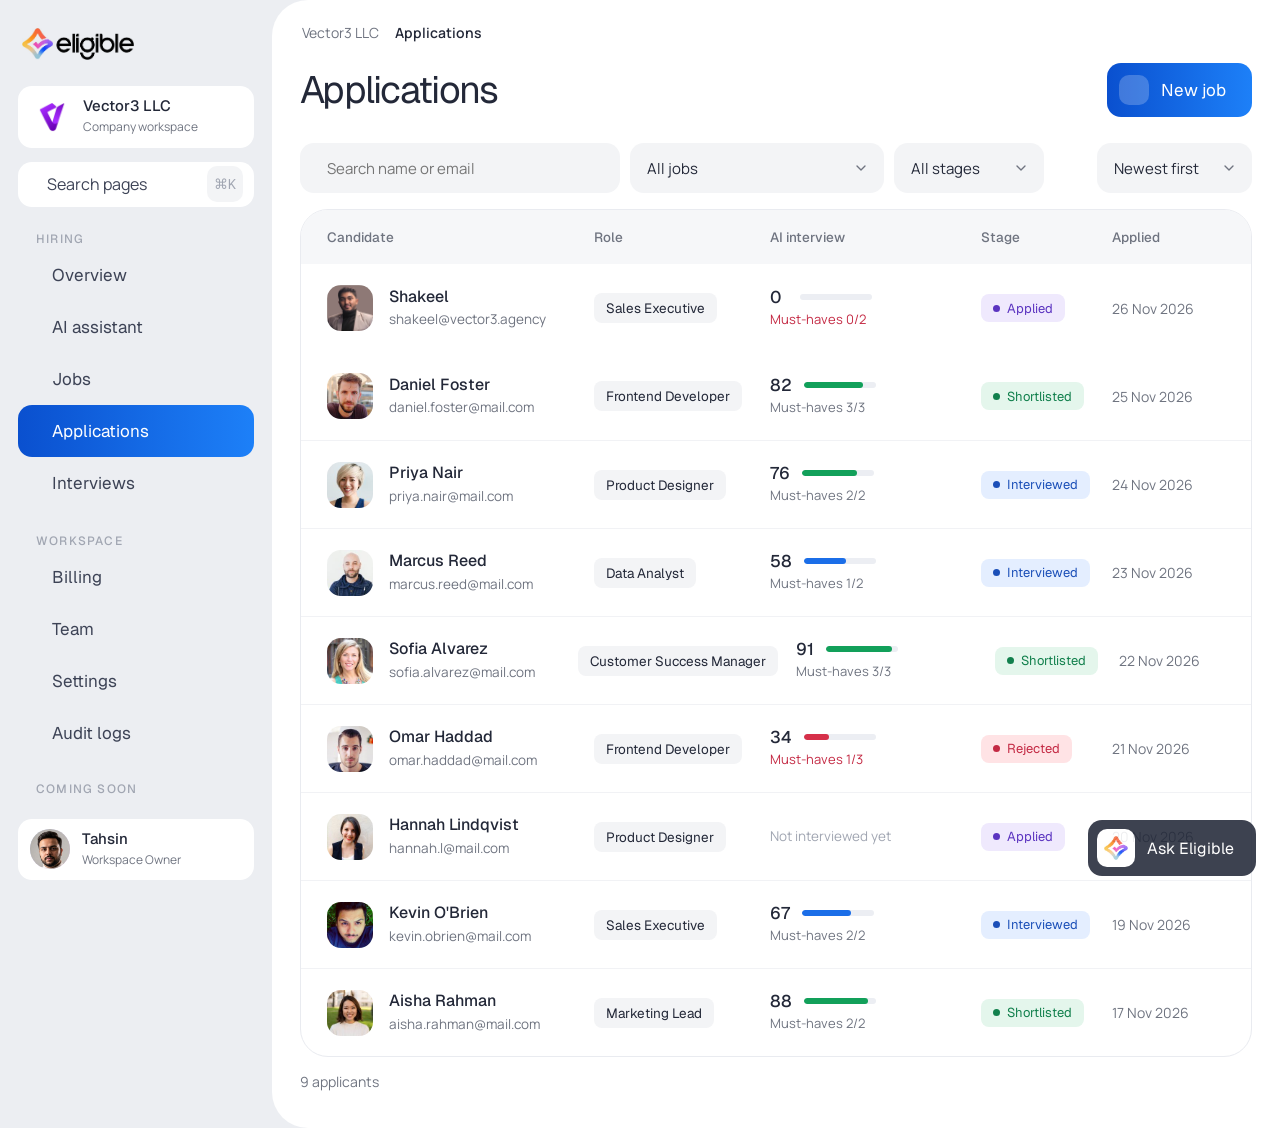
==== commit 63a8563c: "Restore company logo in workspace switcher Co-Authored-By: Claude Sonnet 5.5 <noreply@anthropic.com>" ====
--- a/public/applications.html
+++ b/public/applications.html
@@ -19,7 +19,7 @@
  <div class="brand"><a class="wm" href="overview.html" aria-label="Eligible home"><img src="eligible-logo.png" alt="Eligible" class="logo"></a>
   <a class="wmini" href="overview.html" aria-label="Eligible home"><img src="eligible-icon.png" alt=""></a>
   <button class="ib" aria-label="Collapse sidebar"><i class="hgi hgi-stroke hgi-sidebar-left ico"></i></button></div>
- <button class="ws" aria-label="Switch workspace"><span><b>Vector3 LLC</b><small>Company workspace</small></span><i class="hgi hgi-stroke hgi-unfold-more ico"></i></button>
+ <button class="ws" aria-label="Switch workspace"><span class="av"><img src="vector3-logo.png" alt="Vector3 LLC"></span><span><b>Vector3 LLC</b><small>Company workspace</small></span><i class="hgi hgi-stroke hgi-unfold-more ico"></i></button>
  <button class="sbox" id="cmdk"><i class="hgi hgi-stroke hgi-search-01 ico"></i>Search pages<kbd>⌘K</kbd></button>
  <div><div class="grp">Hiring</div><nav>
   <a href="overview.html"><i class="hgi hgi-stroke hgi-home-01 ico"></i>Overview</a>
--- a/public/app.css
+++ b/public/app.css
@@ -632,5 +632,4 @@
 .logo-tile img{padding:12px!important;transform:none}
 
 /* workspace switcher without a logo tile */
-.ws{padding:10px 16px}
-.app.collapsed .ws{display:none}
+.ws{padding:10px 14px}
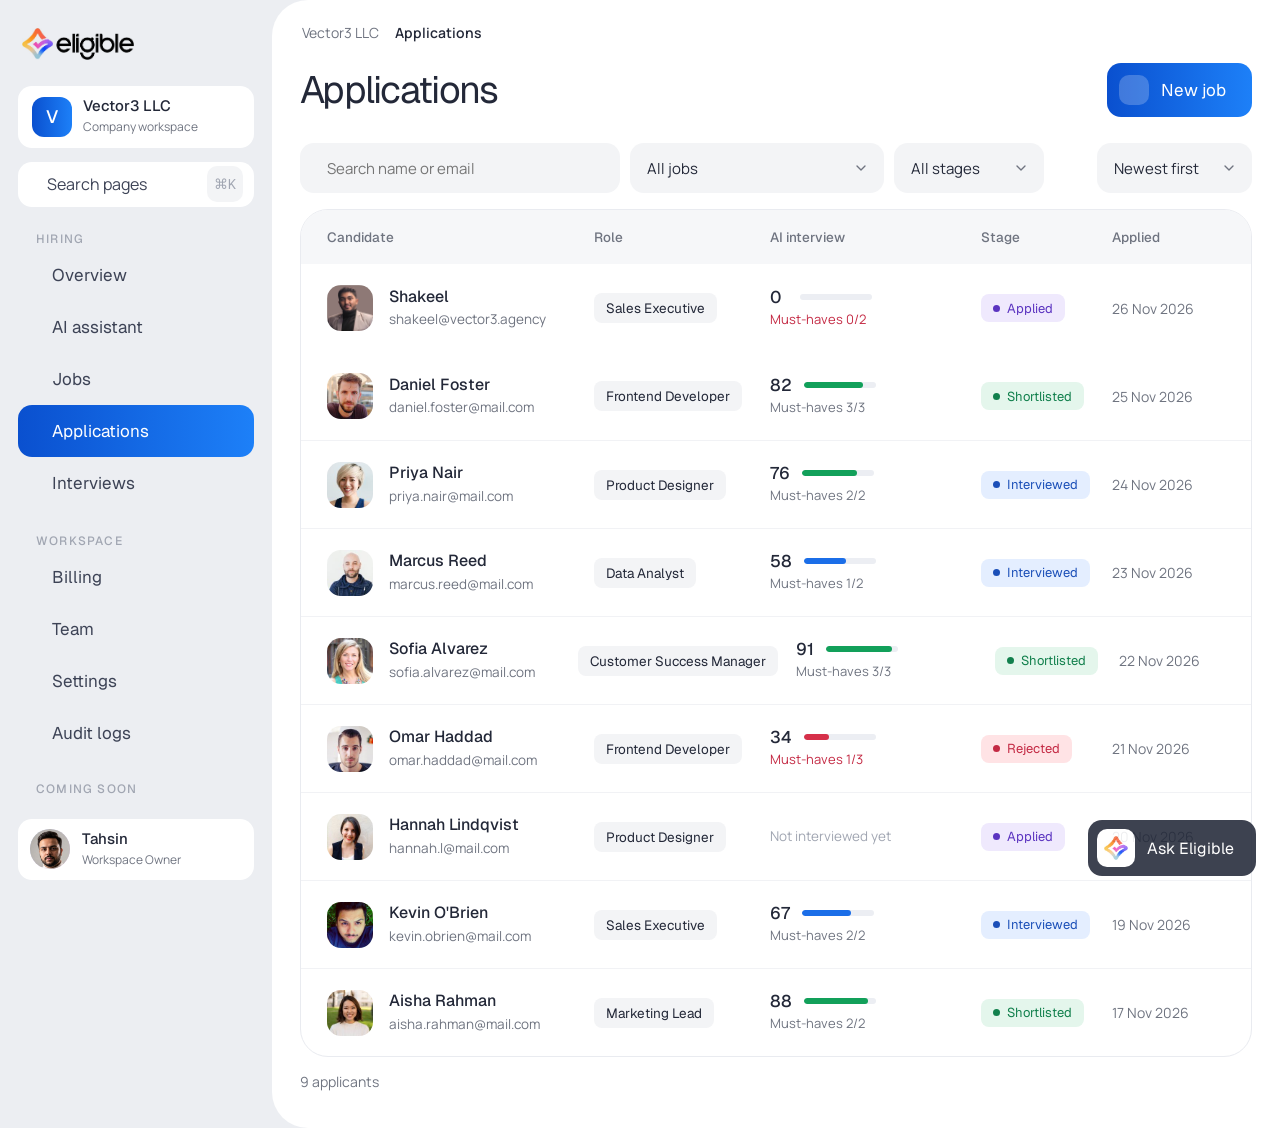
==== commit 4d5b6ea6: "Use a plain V in the workspace switcher Co-Authored-By: Claude Sonnet 5.5 <noreply@anthropic.com>" ====
--- a/public/applications.html
+++ b/public/applications.html
@@ -19,7 +19,7 @@
  <div class="brand"><a class="wm" href="overview.html" aria-label="Eligible home"><img src="eligible-logo.png" alt="Eligible" class="logo"></a>
   <a class="wmini" href="overview.html" aria-label="Eligible home"><img src="eligible-icon.png" alt=""></a>
   <button class="ib" aria-label="Collapse sidebar"><i class="hgi hgi-stroke hgi-sidebar-left ico"></i></button></div>
- <button class="ws" aria-label="Switch workspace"><span class="av"><img src="vector3-logo.png" alt="Vector3 LLC"></span><span><b>Vector3 LLC</b><small>Company workspace</small></span><i class="hgi hgi-stroke hgi-unfold-more ico"></i></button>
+ <button class="ws" aria-label="Switch workspace"><span class="av">V</span><span><b>Vector3 LLC</b><small>Company workspace</small></span><i class="hgi hgi-stroke hgi-unfold-more ico"></i></button>
  <button class="sbox" id="cmdk"><i class="hgi hgi-stroke hgi-search-01 ico"></i>Search pages<kbd>⌘K</kbd></button>
  <div><div class="grp">Hiring</div><nav>
   <a href="overview.html"><i class="hgi hgi-stroke hgi-home-01 ico"></i>Overview</a>
@@ -92,7 +92,7 @@
   const inner=`<div class="who"><img src="${a.p}" alt="${esc(a.n)}"><div><b>${esc(a.n)}</b><small>${esc(a.e)}</small></div></div><span><span class="role-chip">${esc(a.r)}</span></span>
   <div>${a.s===null?`<small style="color:var(--faint);font-size:13.5px">Not interviewed yet</small>`:`<div class="scorecell"><b>${a.s}</b><span class="sbar"><i style="width:${a.s}%;background:${col(a.s)}"></i></span></div><small class="${a.s<40?"sub-red":""}" style="font-size:13px;color:${a.s<40?"":"var(--mute)"}">Must-haves ${a.m}</small>`}</div>
   <span><span class="st ${SC[a.st]}"><i></i>${a.st}</span></span><small style="color:var(--mute);font-size:14px">${a.d}</small>`;
-  return a.real?`<a class="t-row" href="index.html">${inner}</a>`:`<div class="t-row hov" data-demo="${esc(a.n)}" tabindex="0" role="button">${inner}</div>`}).join(""):`<div class="t-empty">No applicants match these filters.</div>`;
+  return a.real?`<a class="t-row" href="interview.html">${inner}</a>`:`<div class="t-row hov" data-demo="${esc(a.n)}" tabindex="0" role="button">${inner}</div>`}).join(""):`<div class="t-empty">No applicants match these filters.</div>`;
  $("#cnt").textContent=L.length+" applicant"+(L.length===1?"":"s");
 }
 $("#rows").addEventListener("click",e=>{const r=e.target.closest("[data-demo]");if(r)toast(r.dataset.demo+"'s interview isn't part of this demo")});
--- a/public/app.css
+++ b/public/app.css
@@ -633,3 +633,5 @@
 
 /* workspace switcher without a logo tile */
 .ws{padding:10px 14px}
+
+.ws .av{width:40px;height:40px;padding:0;border:0;background:var(--grad);color:#fff;font:500 18px var(--head);display:grid;place-items:center;border-radius:12px}
